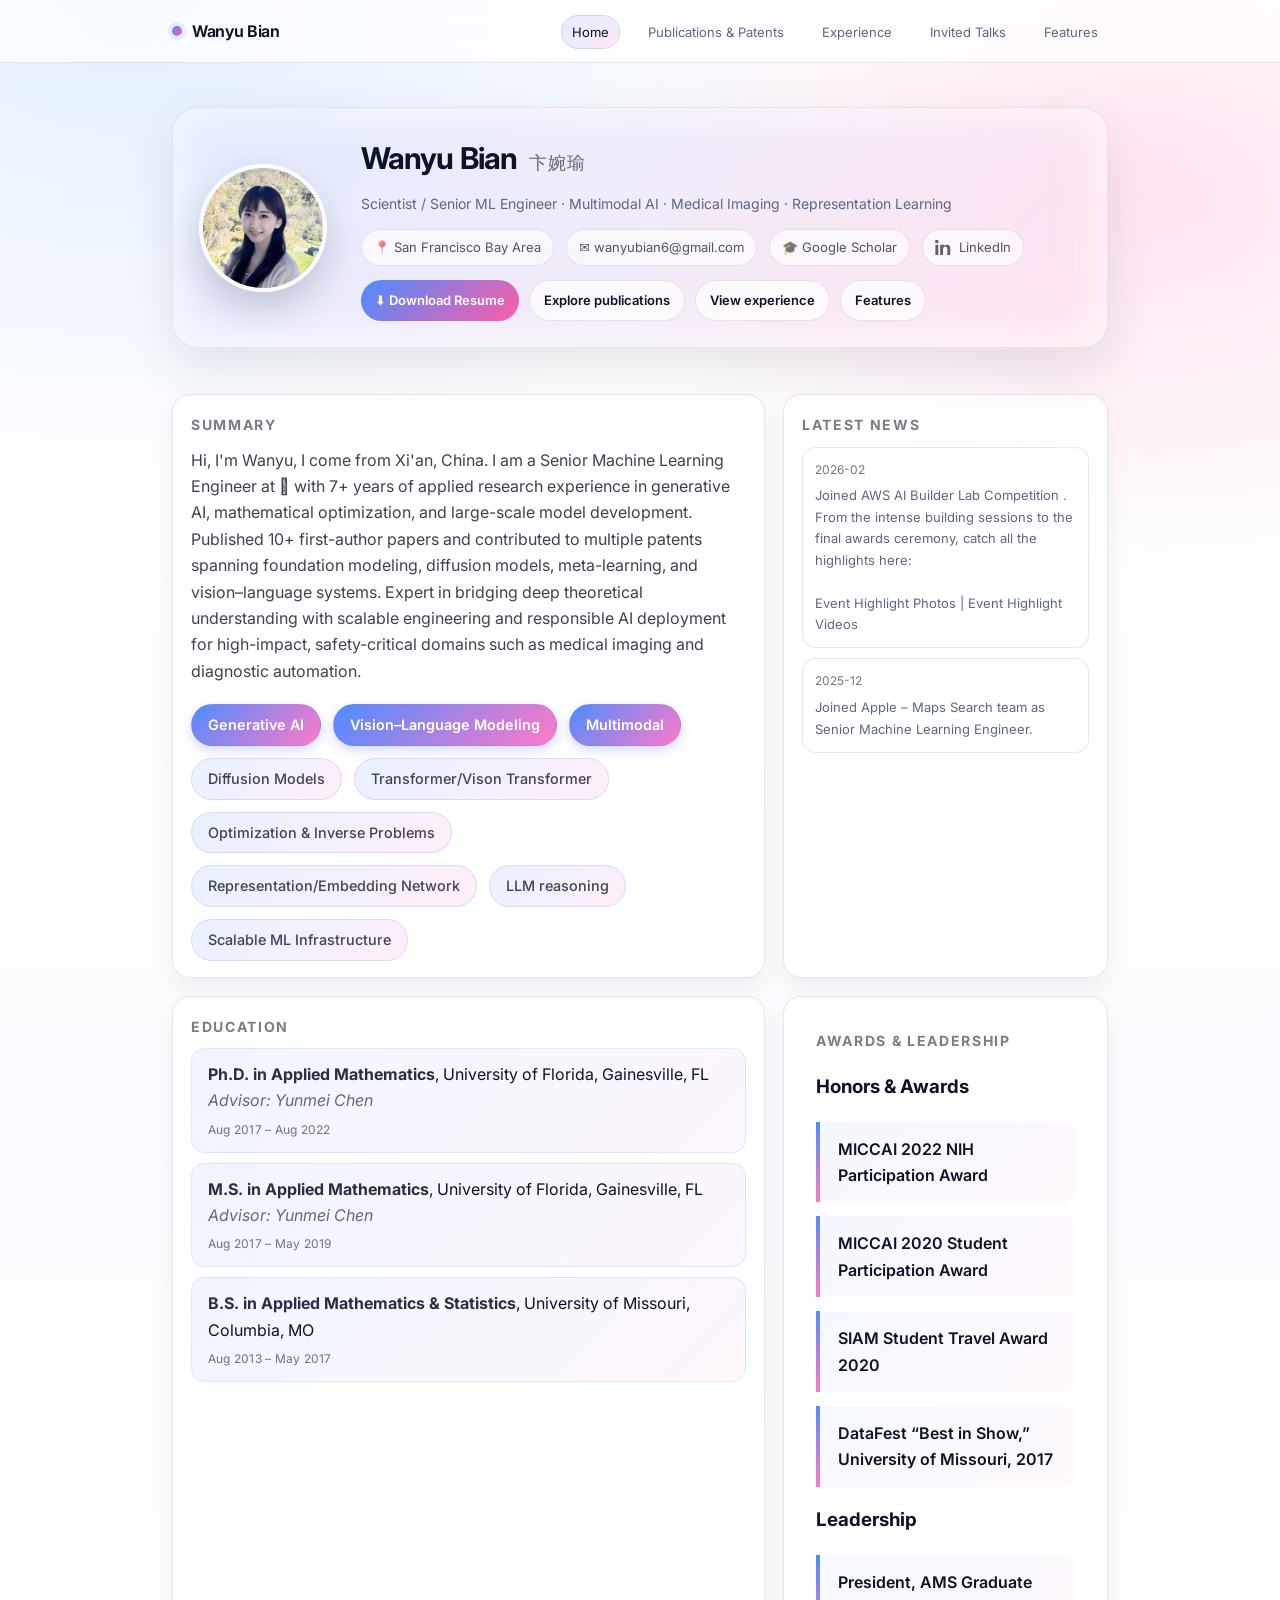
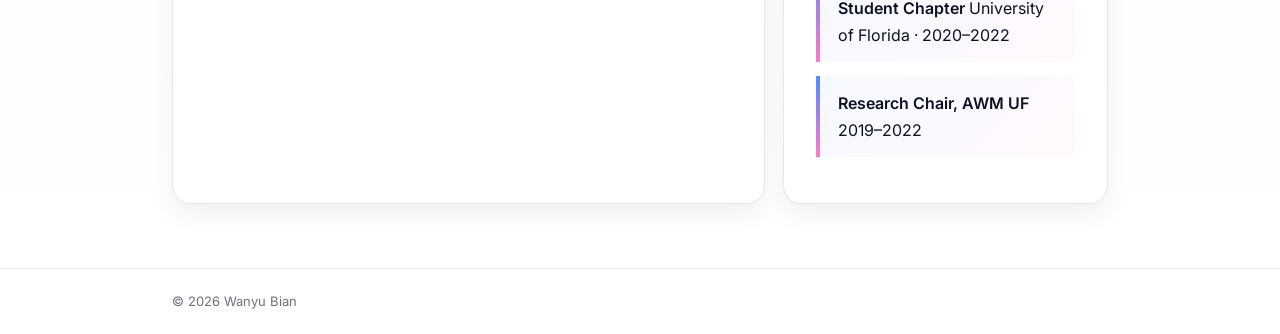
==== index.html @ 54eced25 "Refactor awards and leadership sections in index.html Reorganized awards and leadership sections for" ====
<!DOCTYPE html>
<html lang="en">
<head>
  <meta charset="UTF-8" />
  <meta name="viewport" content="width=device-width, initial-scale=1.0" />
  <title>👾 Wanyu Bian 卞婉瑜 | Home</title>
  <link rel="preconnect" href="https://fonts.googleapis.com">
  <link rel="preconnect" href="https://fonts.gstatic.com" crossorigin>
  <link href="https://fonts.googleapis.com/css2?family=Inter:wght@400;500;600;700&display=swap" rel="stylesheet">
  <link rel="stylesheet" href="styles.css">
</head>
<body>
<nav class="navbar">
    <div class="container inner">
      <a class="brand" href="index.html" aria-label="Home">
        <span class="brand-dot"></span>
        <span>Wanyu Bian</span>
      </a>
      <ul class="navlinks">
        <li><a href="index.html" class="active">Home</a></li><li><a href="publications.html" class="">Publications & Patents</a></li><li><a href="experience.html" class="">Experience</a></li><li><a href="talks.html" class="">Invited Talks</a></li><li><a href="features.html" class="">Features</a></li>
      </ul>
    </div>
  </nav>
<main class="container">
<section class="hero">
  <div class="hero-card">
    <div class="hero-inner">
      <img class="avatar" src="assets/Wanyu-Bian.jpg" alt="Portrait of Wanyu Bian">
      <div>
        <h1 class="h-title">  Wanyu Bian   <span class="cn-name">卞婉瑜</span></h1>
        <p class="subtitle">Scientist / Senior ML Engineer · Multimodal AI · Medical Imaging · Representation Learning</p>

        <div class="meta-row">
          <span class="pill">📍 San Francisco Bay Area</span>
          <a class="pill" href="mailto:wanyubian6@gmail.com">✉️ wanyubian6@gmail.com</a>
          <a class="pill" href="https://scholar.google.com/citations?user=zHkpGhYAAAAJ&hl=en" target="_blank" rel="noopener">🎓 Google Scholar</a>
          <a class="pill" href="https://www.linkedin.com/in/wanyu-bian-phd" target="_blank" rel="noopener"><svg class="icon" viewBox="0 0 22 22" aria-hidden="true"><path d="M4.98 3.5C4.98 4.88 3.87 6 2.5 6S0 4.88 0 3.5 1.12 1 2.5 1 4.98 2.12 4.98 3.5ZM0.5 23.5h4V7.98h-4V23.5ZM8.5 7.98h3.83v2.12h.05c.53-1.01 1.84-2.12 3.79-2.12 4.05 0 4.8 2.67 4.8 6.14v9.38h-4v-8.32c0-1.98-.04-4.53-2.76-4.53-2.76 0-3.18 2.16-3.18 4.39v8.46h-4V7.98Z"/></svg><span>LinkedIn</span></a>
        </div>

        <div class="cta">
          <a class="btn primary" href="WanyuBian_Resume.pdf" download>⬇︎ Download Resume</a>
          <a class="btn" href="publications.html">Explore publications</a>
          <a class="btn" href="experience.html">View experience</a>
          <a class="btn" href="features.html">Features</a>
        </div>
      </div>
    </div>
  </div>
</section>
<div class="grid">
  <section class="card">
    <h2>Summary</h2>
    <p>
    Hi, I'm Wanyu, I come from Xi'an, China. I am a Senior Machine Learning Engineer at  with 7+ years of applied research experience in generative AI, mathematical optimization, and large-scale model development.
    Published 10+ first-author papers and contributed to multiple patents spanning foundation modeling, diffusion models, meta-learning, and vision–language systems.
    Expert in bridging deep theoretical understanding with scalable engineering and responsible AI deployment for high-impact, safety-critical domains such as medical imaging and diagnostic automation.
  </p>
  <div class="expertise-tags">
    <span class="badge primary">Generative AI</span>
    <span class="badge primary">Vision–Language Modeling</span>
    <span class="badge primary">Multimodal</span>
  
    <span class="badge">Diffusion Models</span>
    <span class="badge">Transformer/Vison Transformer</span>
    <span class="badge">Optimization & Inverse Problems</span>
    <span class="badge">Representation/Embedding Network</span>
    <span class="badge">LLM reasoning</span>
    <span class="badge">Scalable ML Infrastructure</span>
  
  </div>
  </section>
  <aside class="card">
  <h2>Latest News</h2>
  
  <div class="news-item">
    <div class="kicker">2026-02</div>
    <div class="desc">
      Joined 
      <a href="https://www.aicamp.ai/event/eventdetails/W2026021308" target="_blank">
        AWS AI Builder Lab Competition
      </a>. 
      From the intense building sessions to the final awards ceremony, 
      catch all the highlights here:
      <br><br>
      <a href="https://drive.google.com/drive/folders/1Q62Nb8wa3ZKNPg0hk4qXepcymONoEPWw" target="_blank">
        Event Highlight Photos
      </a>
      |
      <a href="https://drive.google.com/drive/folders/1l8bCfI9yBssuV_kQkoO85U6Qy_-89Io_" target="_blank">
        Event Highlight Videos
      </a>
    </div>
  </div>
  <div class="news-item">
    <div class="kicker">2025-12</div>
    <div class="desc">Joined Apple – Maps Search team as Senior Machine Learning Engineer.</div>
  </div>
  </aside>
  <section class="card">
    <h2>Education</h2>
    <ul class="edu">
      <li>
        <strong>Ph.D. in Applied Mathematics</strong>, University of Florida, Gainesville, FL
        <br><em>Advisor: Yunmei Chen</em>
        <span class="dates">Aug 2017 – Aug 2022</span>
      </li>
      <li>
        <strong>M.S. in Applied Mathematics</strong>, University of Florida, Gainesville, FL
        <br><em>Advisor: Yunmei Chen</em>
        <span class="dates">Aug 2017 – May 2019</span>
      </li>
      <li>
        <strong>B.S. in Applied Mathematics & Statistics</strong>, University of Missouri, Columbia, MO
        <span class="dates">Aug 2013 – May 2017</span>
      </li>
    </ul>
  </section>
  <section class="card awards">
    <h2>Awards & Leadership</h2>
  
    <div class="award-group">
      <h3>Honors & Awards</h3>
      <div class="award-item">
        <span class="award-title">MICCAI 2022 NIH Participation Award</span>
      </div>
      <div class="award-item">
        <span class="award-title">MICCAI 2020 Student Participation Award</span>
      </div>
      <div class="award-item">
        <span class="award-title">SIAM Student Travel Award 2020</span>
      </div>
      <div class="award-item">
        <span class="award-title">DataFest “Best in Show,” University of Missouri, 2017</span>
      </div>
    </div>
  
    <div class="award-group">
      <h3>Leadership</h3>
      <div class="award-item">
        <span class="award-title">President, AMS Graduate Student Chapter</span>
        <span class="award-meta">University of Florida · 2020–2022</span>
      </div>
      <div class="award-item">
        <span class="award-title">Research Chair, AWM UF</span>
        <span class="award-meta">2019–2022</span>
      </div>
    </div>
  
  </section>
</div>
</main>
<footer class="footer">
  <div class="container">© 2026 Wanyu Bian</div>
</footer>
</body>
</html>
---- styles.css ----
/* ─────────────────────────────────────────────────────────────
   Wanyu Bian — Blue/Pink clean + elegant theme
   (Single shared stylesheet for all pages)
   ───────────────────────────────────────────────────────────── */

*, *::before, *::after { box-sizing: border-box; }
html { scroll-behavior: smooth; }
body {
  margin: 0;
  font-family: Inter, system-ui, -apple-system, Segoe UI, Roboto, Helvetica, Arial, sans-serif;
  color: #0d1325;
  background:
    radial-gradient(1200px 800px at 10% 0%, rgba(98, 161, 255, 0.18), transparent 60%),
    radial-gradient(1000px 700px at 90% 10%, rgba(255, 112, 182, 0.18), transparent 55%),
    linear-gradient(180deg, #ffffff 0%, #fbfcff 60%, #ffffff 100%);
  line-height: 1.65;
}

:root{
  --blue: #4b8dff;
  --pink: #ff5ca8;
  --ink:  #0d1325;
  --muted:#5c6784;
  --card: rgba(255,255,255,0.75);
  --card-strong:#ffffff;
  --border: rgba(15, 23, 42, 0.10);
  --shadow: 0 18px 50px rgba(15, 23, 42, 0.10);
  --shadow-soft: 0 10px 24px rgba(15, 23, 42, 0.08);
  --radius: 18px;
  --radius-lg: 26px;
}

a { color: inherit; text-decoration: none; }
a:hover { text-decoration: none; }

.container{
  max-width: 980px;
  padding: 0 22px;
  margin: 0 auto;
}

/* ── Top Nav ──────────────────────────────────────────────── */
.navbar{
  position: sticky;
  top: 0;
  z-index: 30;
  background: rgba(255,255,255,0.70);
  backdrop-filter: blur(14px);
  border-bottom: 1px solid var(--border);
}
.navbar .inner{
  height: 62px;
  display:flex;
  align-items:center;
  justify-content:space-between;
  gap: 16px;
}
.brand{
  display:flex;
  align-items:center;
  gap: 10px;
  font-weight: 650;
  letter-spacing: -0.02em;
}
.brand-dot{
  width: 10px; height:10px; border-radius:999px;
  background: linear-gradient(135deg, var(--blue), var(--pink));
  box-shadow: 0 0 0 4px rgba(75,141,255,0.12);
}
.navlinks{
  display:flex;
  gap: 18px;
  flex-wrap: wrap;
  list-style: none;
  padding:0; margin:0;
}
.navlinks a{
  font-size: 13px;
  color: var(--muted);
  padding: 8px 10px;
  border-radius: 999px;
  transition: transform .12s ease, background .12s ease, color .12s ease;
}
.navlinks a:hover{
  background: rgba(75,141,255,0.10);
  color: var(--ink);
  transform: translateY(-1px);
}
.navlinks a.active{
  color: var(--ink);
  background:
    linear-gradient(135deg, rgba(75,141,255,0.14), rgba(255,92,168,0.14));
  border: 1px solid rgba(75,141,255,0.20);
}

/* ── Hero ────────────────────────────────────────────────── */
.hero{
  padding: 44px 0 28px;
}
.hero-card{
  border-radius: var(--radius-lg);
  border: 1px solid var(--border);
  background: var(--card);
  box-shadow: var(--shadow);
  overflow: hidden;
  position: relative;
}
.hero-card::before{
  content:"";
  position:absolute;
  inset: -2px;
  background: linear-gradient(135deg, rgba(75,141,255,0.55), rgba(255,92,168,0.55));
  filter: blur(26px);
  opacity: 0.25;
  z-index: 0;
}
.hero-inner{
  position: relative;
  z-index: 1;
  display: grid;
  grid-template-columns: 140px 1fr;
  gap: 22px;
  padding: 26px;
  align-items: center;
}
.avatar{
  width: 128px;
  height: 128px;
  border-radius: 999px;
  object-fit: cover;
  border: 4px solid rgba(255,255,255,0.85);
  box-shadow: 0 16px 34px rgba(15,23,42,0.18);
}
.h-title{
  margin: 0;
  font-size: 30px;
  letter-spacing: -0.03em;
}
.h-title span{
  font-weight: 500;
  color: rgba(13,19,37,0.62);
  margin-left: 6px;
  font-size: 18px;
}
.subtitle{
  margin: 8px 0 0;
  color: var(--muted);
  font-size: 14px;
}
.meta-row{
  display:flex;
  flex-wrap: wrap;
  gap: 10px 12px;
  margin-top: 14px;
  color: rgba(13,19,37,0.72);
  font-size: 13px;
}
.pill{
  display:inline-flex;
  align-items:center;
  gap: 8px;
  padding: 7px 12px;
  border-radius: 999px;
  border: 1px solid var(--border);
  background: rgba(255,255,255,0.65);
}
.cta{
  display:flex;
  flex-wrap: wrap;
  gap: 10px;
  margin-top: 14px;
}
.btn{
  display:inline-flex;
  align-items:center;
  justify-content:center;
  padding: 9px 14px;
  border-radius: 999px;
  border: 1px solid var(--border);
  background: rgba(255,255,255,0.70);
  font-size: 13px;
  font-weight: 600;
  color: var(--ink);
  transition: transform .12s ease, box-shadow .12s ease, background .12s ease;
}
.btn:hover{ transform: translateY(-1px); box-shadow: var(--shadow-soft); }
.btn.primary{
  border: 0;
  color: white;
  background: linear-gradient(135deg, var(--blue), var(--pink));
}

/* ── Page header ─────────────────────────────────────────── */
.page-head{
  padding: 34px 0 10px;
}
.page-head h1{
  margin: 0;
  font-size: 26px;
  letter-spacing: -0.03em;
}
.page-head p{
  margin: 10px 0 0;
  color: var(--muted);
  max-width: 72ch;
}

/* ── Content grid ────────────────────────────────────────── */
.grid{
  display:grid;
  grid-template-columns: 1.55fr 0.85fr;
  gap: 18px;
  padding: 18px 0 64px;
}
.card{
  border-radius: var(--radius);
  border: 1px solid var(--border);
  background: rgba(255,255,255,0.72);
  box-shadow: 0 10px 24px rgba(15,23,42,0.06);
  padding: 18px 18px 16px;
}
.card h2{
  margin: 0 0 10px;
  font-size: 14px;
  letter-spacing: 0.12em;
  text-transform: uppercase;
  color: rgba(13,19,37,0.55);
}
.card p{ margin: 0 0 10px; color: rgba(13,19,37,0.80); }
.card p:last-child{ margin-bottom: 0; }

.list{
  margin: 0;
  padding-left: 18px;
  color: rgba(13,19,37,0.80);
}
.list li{ margin: 8px 0; }
.muted{ color: var(--muted); }

.badges{
  display:flex;
  flex-wrap: wrap;
  gap: 8px;
  margin-top: 10px;
}
.badge{
  font-size: 12px;
  padding: 5px 10px;
  border-radius: 999px;
  border: 1px solid rgba(75,141,255,0.22);
  background: linear-gradient(135deg, rgba(75,141,255,0.10), rgba(255,92,168,0.10));
  color: rgba(13,19,37,0.78);
}
.expertise-tags {
  margin-top: 20px;
  display: flex;
  flex-wrap: wrap;
  gap: 12px;
}

/* Base badge */
.badge {
  padding: 8px 16px;
  border-radius: 999px;
  font-size: 0.9rem;
  font-weight: 500;
  background: linear-gradient(135deg, rgba(80,140,255,0.12), rgba(255,120,200,0.12));
  border: 1px solid rgba(120, 120, 255, 0.2);
  backdrop-filter: blur(6px);
  transition: all 0.25s ease;
  cursor: default;
}

/* Core research emphasis */
.badge.primary {
  background: linear-gradient(135deg, #4f8cff, #ff7ac8);
  color: white;
  font-weight: 600;
  box-shadow: 0 4px 12px rgba(100, 100, 255, 0.25);
}

/* Hover animation */
.badge:hover {
  transform: translateY(-3px);
  box-shadow: 0 6px 18px rgba(100, 100, 255, 0.35);
}
.cn-name {
  font-family: 
    "Songti SC",
    "STSong",
    "Noto Serif SC",
    "PMingLiU",
    "SimSun",
    serif;

  font-weight: 500;
  letter-spacing: 0.05em;
  margin-left: 8px;
}

/* Awards Section Styling */
.awards {
  padding: 32px;
}

.awards h2 {
  margin-bottom: 20px;
}

/* Individual award block */
.award-item {
  padding: 14px 18px;
  margin-bottom: 14px;
  border-left: 4px solid;
  border-image: linear-gradient(180deg, #4f8cff, #ff7ac8) 1;
  background: linear-gradient(
    135deg,
    rgba(79, 140, 255, 0.05),
    rgba(255, 122, 200, 0.05)
  );
  border-radius: 10px;
  transition: all 0.25s ease;
}

.award-item:hover {
  transform: translateY(-2px);
  box-shadow: 0 8px 20px rgba(100, 100, 255, 0.15);
}

/* Main title */
.award-title {
  font-weight: 600;
  font-size: 1rem;
}

/* Secondary info */
.award-org {
  display: block;
  font-size: 0.9rem;
  opacity: 0.75;
  margin-top: 3px;
}

/* Leadership items slightly highlighted */
.leadership {
  background: linear-gradient(
    135deg,
    rgba(79, 140, 255, 0.08),
    rgba(255, 122, 200, 0.08)
  );
}

.news-item{
  padding: 12px 12px;
  border-radius: 14px;
  border: 1px solid rgba(15,23,42,0.10);
  background: rgba(255,255,255,0.65);
  margin-top: 10px;
}
.news-item:first-of-type{ margin-top: 0; }
.news-item .kicker{
  font-size: 12px;
  color: rgba(13,19,37,0.58);
  margin-bottom: 4px;
}
.news-item .title{
  font-size: 13px;
  font-weight: 650;
  margin: 0;
}
.news-item .desc{
  font-size: 13px;
  color: var(--muted);
  margin-top: 6px;
}

/* ── Publication / item cards ─────────────────────────────── */
.item{
  padding: 14px 14px;
  border-radius: 16px;
  border: 1px solid rgba(15,23,42,0.10);
  background: rgba(255,255,255,0.65);
  margin-top: 12px;
}
.item:first-of-type{ margin-top: 0; }
.item .title{ margin: 0; font-weight: 650; font-size: 14px; }
.item .meta{ margin-top: 6px; font-size: 13px; color: var(--muted); }
.item .links{ margin-top: 8px; display:flex; flex-wrap: wrap; gap: 10px; }
.item .links a{ font-size: 13px; color: rgba(13,19,37,0.85); text-decoration: underline; text-decoration-color: rgba(75,141,255,0.35); }

/* ── Footer ──────────────────────────────────────────────── */
.footer{
  border-top: 1px solid var(--border);
  padding: 22px 0;
  color: rgba(13,19,37,0.60);
  font-size: 13px;
}

/* ── Responsive ───────────────────────────────────────────── */
@media (max-width: 860px){
  .hero-inner{ grid-template-columns: 1fr; text-align: center; }
  .avatar{ margin: 0 auto; }
  .meta-row, .cta{ justify-content: center; }
  .grid{ grid-template-columns: 1fr; }
}


/* Icon inside pills/buttons */
.pill .icon, .btn .icon{
  width: 16px;
  height: 16px;
  fill: currentColor;
  opacity: 0.9;
}

/* Education list – cleaner, more elegant */
.edu{
  list-style: none;
  padding-left: 0;
  margin: 0;
}
.edu li{
  position: relative;
  padding: 12px 12px 12px 16px;
  border: 1px solid rgba(75,141,255,0.14);
  background: linear-gradient(135deg, rgba(80,140,255,0.08), rgba(255,120,200,0.06));
  border-radius: 14px;
  margin: 10px 0;
}
.edu li strong{
  color: rgba(13,19,37,0.88);
}
.edu li em{
  color: rgba(13,19,37,0.62);
}
.edu li .dates{
  display:block;
  margin-top: 6px;
  font-size: 12px;
  color: rgba(13,19,37,0.58);
  letter-spacing: 0.02em;
}

/* Single-column grid for pages like Talks */
.grid.single{
  grid-template-columns: 1fr;
}


/* Talks */
.talk{
  padding: 12px 12px;
  border-radius: 14px;
  border: 1px solid rgba(75,141,255,0.14);
  background: rgba(255,255,255,0.55);
  margin: 10px 0;
}
.talk-top{
  display:flex;
  align-items:center;
  gap: 10px;
}
.talk-title{
  line-height: 1.25;
}
.talk-meta{
  margin-top: 6px;
  font-size: 13px;
  color: rgba(13,19,37,0.68);
}
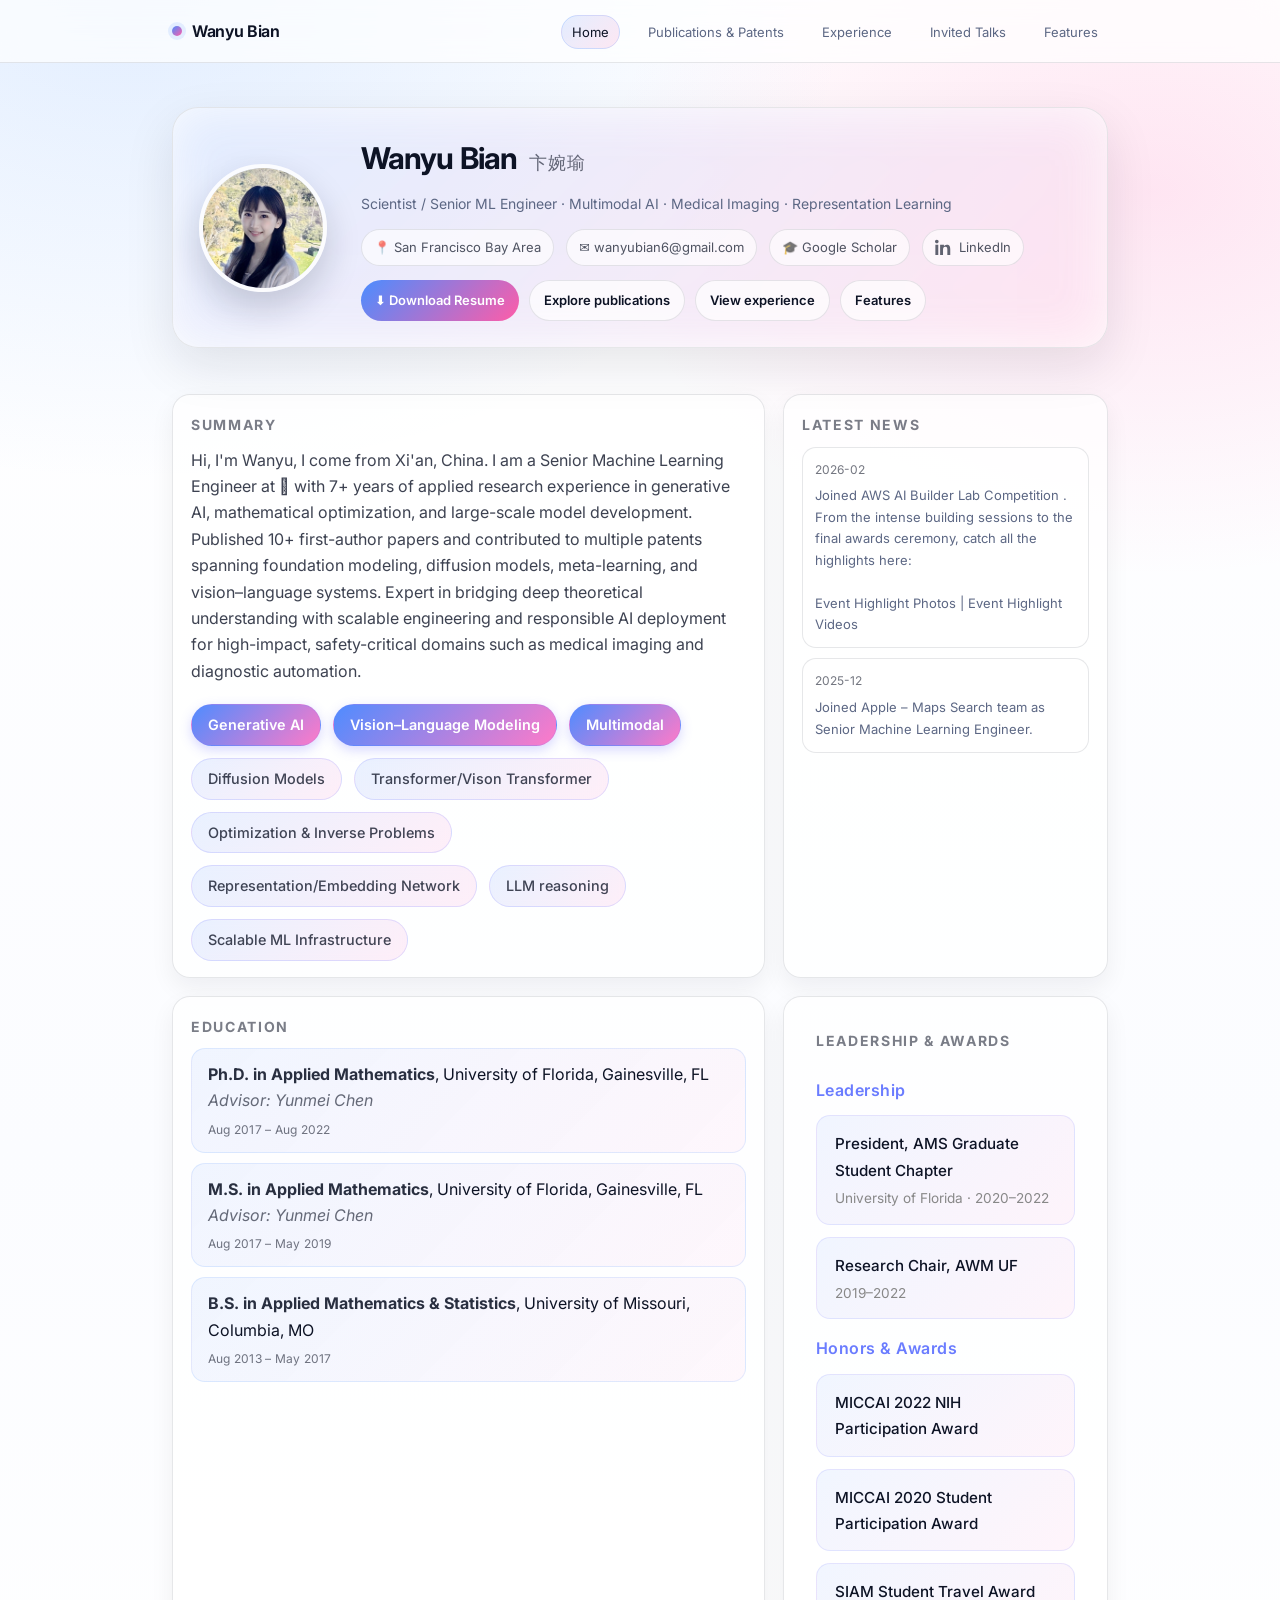
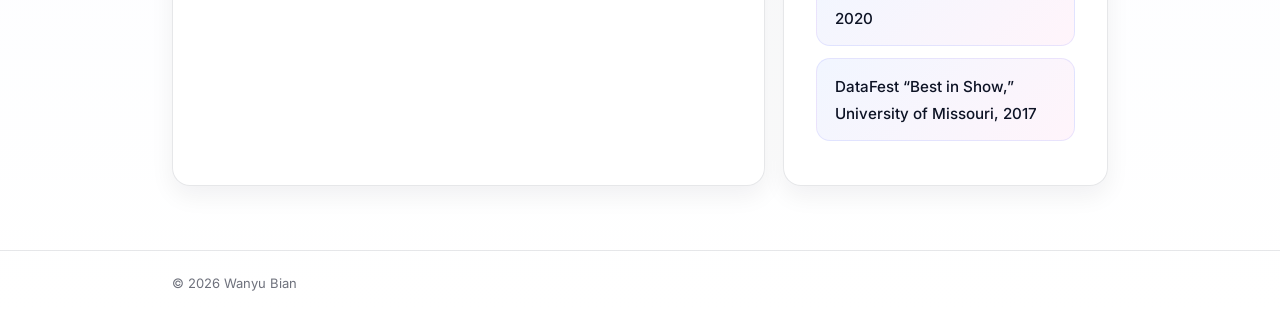
==== commit 039d0582: "Rearrange awards section and update headings Updated the section headings and reorganized the awards" ====
--- a/index.html
+++ b/index.html
@@ -116,8 +116,20 @@
     </ul>
   </section>
   <section class="card awards">
-    <h2>Awards & Leadership</h2>
-  
+    <h2>Leadership & Awards</h2>
+    
+      <div class="award-group">
+      <h3>Leadership</h3>
+      <div class="award-item">
+        <span class="award-title">President, AMS Graduate Student Chapter</span>
+        <span class="award-meta">University of Florida · 2020–2022</span>
+      </div>
+      <div class="award-item">
+        <span class="award-title">Research Chair, AWM UF</span>
+        <span class="award-meta">2019–2022</span>
+      </div>
+    </div>
+    
     <div class="award-group">
       <h3>Honors & Awards</h3>
       <div class="award-item">
@@ -132,20 +144,7 @@
       <div class="award-item">
         <span class="award-title">DataFest “Best in Show,” University of Missouri, 2017</span>
       </div>
-    </div>
-  
-    <div class="award-group">
-      <h3>Leadership</h3>
-      <div class="award-item">
-        <span class="award-title">President, AMS Graduate Student Chapter</span>
-        <span class="award-meta">University of Florida · 2020–2022</span>
-      </div>
-      <div class="award-item">
-        <span class="award-title">Research Chair, AWM UF</span>
-        <span class="award-meta">2019–2022</span>
-      </div>
-    </div>
-  
+    </div>  
   </section>
 </div>
 </main>
--- a/styles.css
+++ b/styles.css
@@ -307,38 +307,48 @@
   margin-bottom: 20px;
 }
 
-/* Individual award block */
+/* Awards section styling */
+.awards h2 {
+  margin-bottom: 25px;
+}
+
+/* Group headings */
+.award-group h3 {
+  font-size: 1rem;
+  font-weight: 600;
+  margin-bottom: 12px;
+  color: #6a7cff;
+  letter-spacing: 0.5px;
+}
+
+/* Individual award card */
 .award-item {
   padding: 14px 18px;
-  margin-bottom: 14px;
-  border-left: 4px solid;
-  border-image: linear-gradient(180deg, #4f8cff, #ff7ac8) 1;
-  background: linear-gradient(
-    135deg,
-    rgba(79, 140, 255, 0.05),
-    rgba(255, 122, 200, 0.05)
-  );
-  border-radius: 10px;
+  margin-bottom: 12px;
+  border-radius: 14px;
+  background: linear-gradient(135deg, rgba(80,140,255,0.08), rgba(255,120,200,0.08));
+  border: 1px solid rgba(120,120,255,0.15);
   transition: all 0.25s ease;
 }
 
+/* Title */
+.award-title {
+  font-weight: 500;
+  font-size: 0.95rem;
+}
+
+/* Meta line */
+.award-meta {
+  display: block;
+  font-size: 0.85rem;
+  margin-top: 4px;
+  color: #888;
+}
+
+/* Hover effect */
 .award-item:hover {
   transform: translateY(-2px);
-  box-shadow: 0 8px 20px rgba(100, 100, 255, 0.15);
-}
-
-/* Main title */
-.award-title {
-  font-weight: 600;
-  font-size: 1rem;
-}
-
-/* Secondary info */
-.award-org {
-  display: block;
-  font-size: 0.9rem;
-  opacity: 0.75;
-  margin-top: 3px;
+  box-shadow: 0 6px 18px rgba(100,100,255,0.15);
 }
 
 /* Leadership items slightly highlighted */
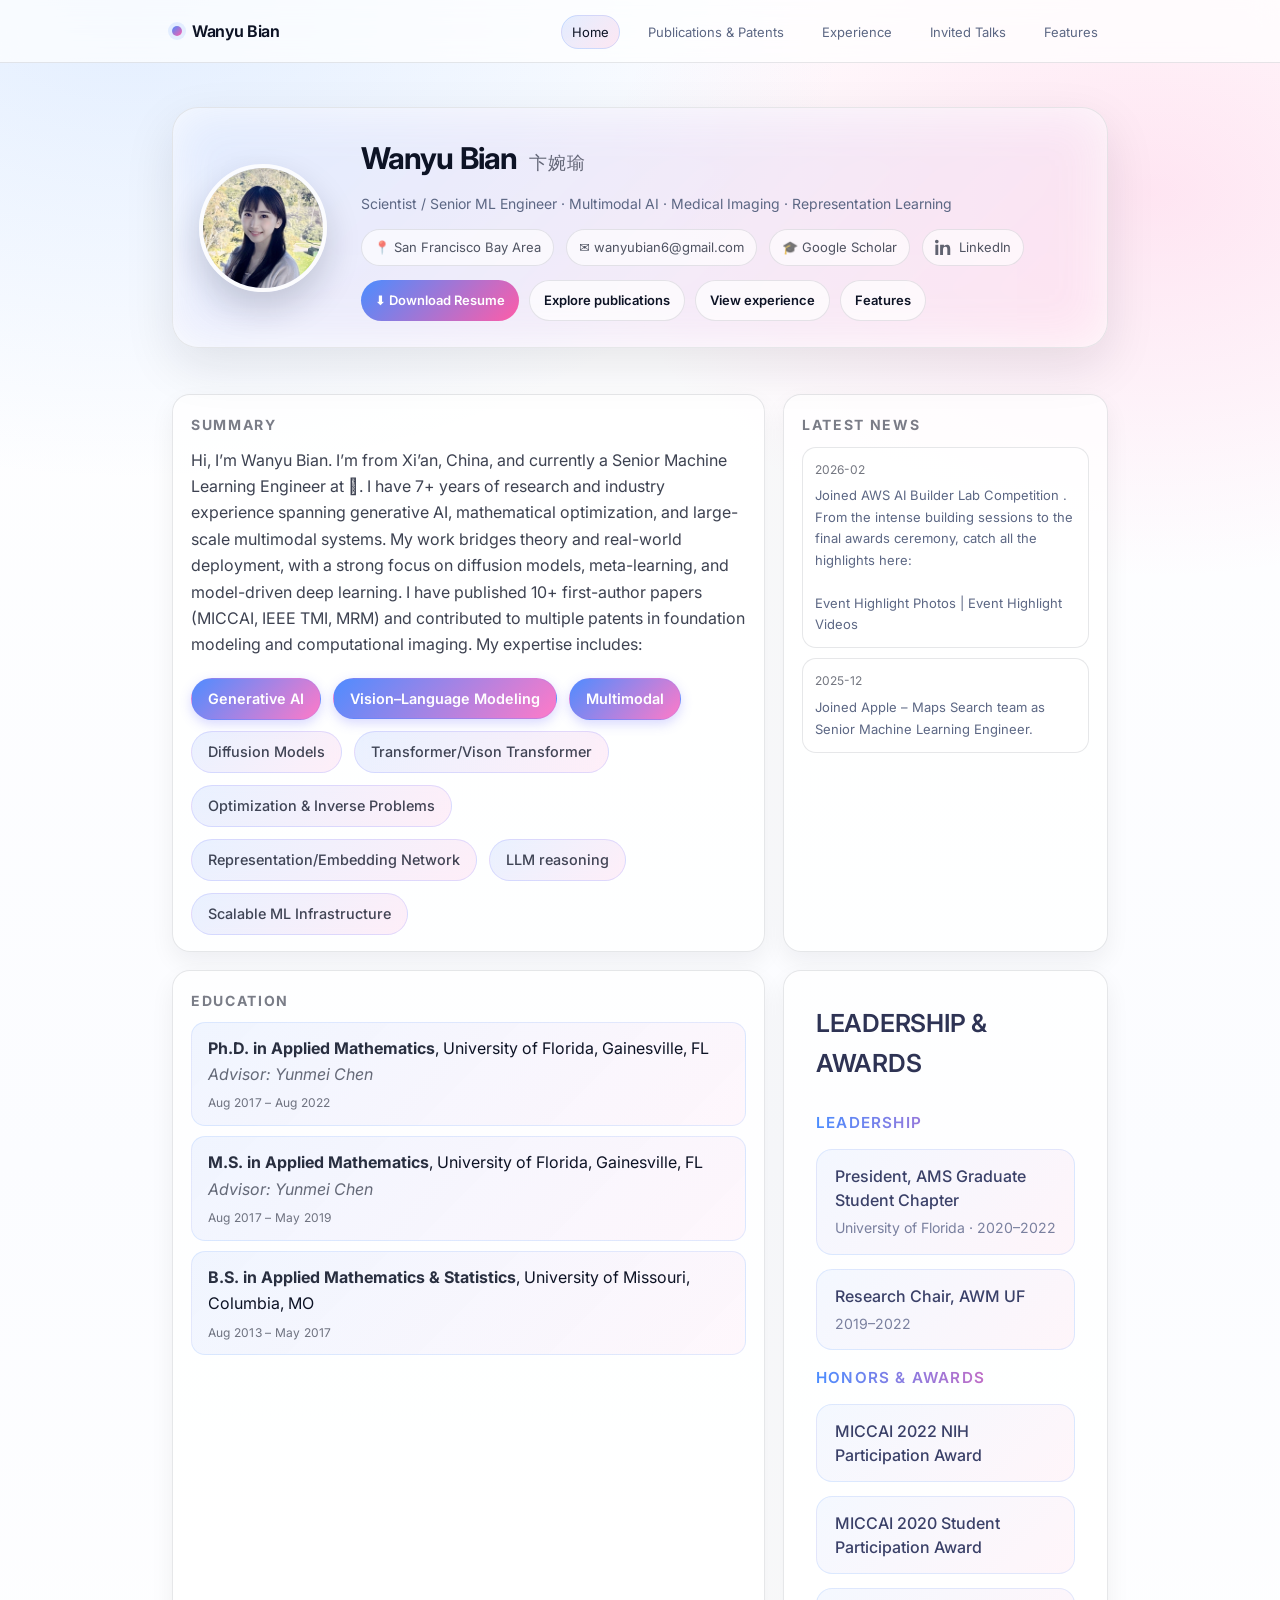
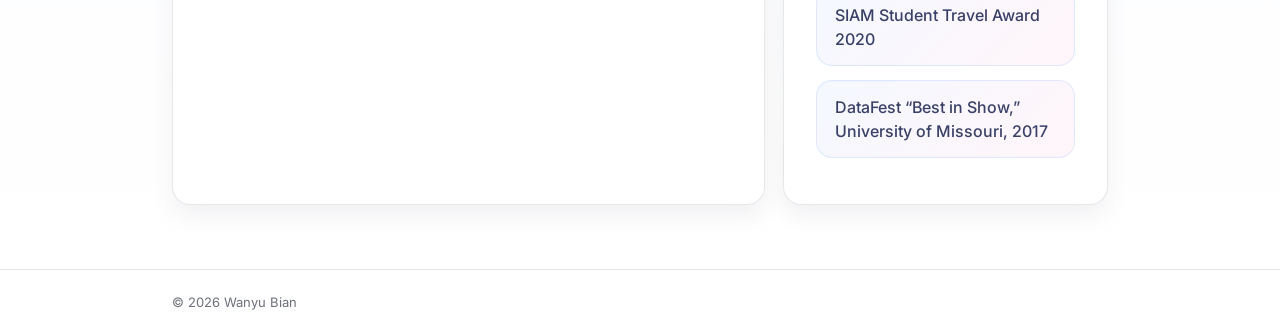
==== commit 8d2fb34b: "Revise personal summary and expertise section Updated personal introduction and expertise details." ====
--- a/index.html
+++ b/index.html
@@ -51,9 +51,11 @@
   <section class="card">
     <h2>Summary</h2>
     <p>
-    Hi, I'm Wanyu, I come from Xi'an, China. I am a Senior Machine Learning Engineer at  with 7+ years of applied research experience in generative AI, mathematical optimization, and large-scale model development.
-    Published 10+ first-author papers and contributed to multiple patents spanning foundation modeling, diffusion models, meta-learning, and vision–language systems.
-    Expert in bridging deep theoretical understanding with scalable engineering and responsible AI deployment for high-impact, safety-critical domains such as medical imaging and diagnostic automation.
+    Hi, I’m Wanyu Bian. I’m from Xi’an, China, and currently a Senior Machine Learning Engineer at .
+    I have 7+ years of research and industry experience spanning generative AI, mathematical optimization, and large-scale multimodal systems. 
+    My work bridges theory and real-world deployment, with a strong focus on diffusion models, meta-learning, and model-driven deep learning.
+    I have published 10+ first-author papers (MICCAI, IEEE TMI, MRM) and contributed to multiple patents in foundation modeling and computational imaging.
+    My expertise includes:
   </p>
   <div class="expertise-tags">
     <span class="badge primary">Generative AI</span>
--- a/styles.css
+++ b/styles.css
@@ -299,65 +299,68 @@
 }
 
 /* Awards Section Styling */
+
 .awards {
   padding: 32px;
 }
 
+/* Main section title */
 .awards h2 {
-  margin-bottom: 20px;
-}
-
-/* Awards section styling */
-.awards h2 {
-  margin-bottom: 25px;
-}
-
-/* Group headings */
+  font-size: 1.55rem;
+  font-weight: 600;
+  margin-bottom: 26px;
+  color: #2e3354; /* deep indigo charcoal */
+  letter-spacing: -0.01em;
+}
+
+/* Group headers */
 .award-group h3 {
-  font-size: 1rem;
+  font-size: 0.95rem;
   font-weight: 600;
-  margin-bottom: 12px;
-  color: #6a7cff;
-  letter-spacing: 0.5px;
-}
-
-/* Individual award card */
+  margin-bottom: 14px;
+  letter-spacing: 0.08em;
+  text-transform: uppercase;
+
+  background: linear-gradient(90deg, var(--blue), var(--pink));
+  -webkit-background-clip: text;
+  -webkit-text-fill-color: transparent;
+}
+
+/* Award card */
 .award-item {
   padding: 14px 18px;
-  margin-bottom: 12px;
-  border-radius: 14px;
-  background: linear-gradient(135deg, rgba(80,140,255,0.08), rgba(255,120,200,0.08));
-  border: 1px solid rgba(120,120,255,0.15);
+  margin-bottom: 14px;
+  border-radius: 16px;
+  background: linear-gradient(
+    135deg,
+    rgba(75,141,255,0.06),
+    rgba(255,92,168,0.06)
+  );
+  border: 1px solid rgba(75,141,255,0.15);
   transition: all 0.25s ease;
 }
 
 /* Title */
 .award-title {
+  display: block;
   font-weight: 500;
-  font-size: 0.95rem;
+  font-size: 1rem;
+  color: #3a4068; /* softer than black */
+  line-height: 1.5;
 }
 
 /* Meta line */
 .award-meta {
   display: block;
-  font-size: 0.85rem;
   margin-top: 4px;
-  color: #888;
-}
-
-/* Hover effect */
+  font-size: 0.88rem;
+  color: #7a809f; /* elegant muted tone */
+}
+
+/* Hover polish */
 .award-item:hover {
   transform: translateY(-2px);
-  box-shadow: 0 6px 18px rgba(100,100,255,0.15);
-}
-
-/* Leadership items slightly highlighted */
-.leadership {
-  background: linear-gradient(
-    135deg,
-    rgba(79, 140, 255, 0.08),
-    rgba(255, 122, 200, 0.08)
-  );
+  box-shadow: 0 8px 22px rgba(75,141,255,0.18);
 }
 
 .news-item{
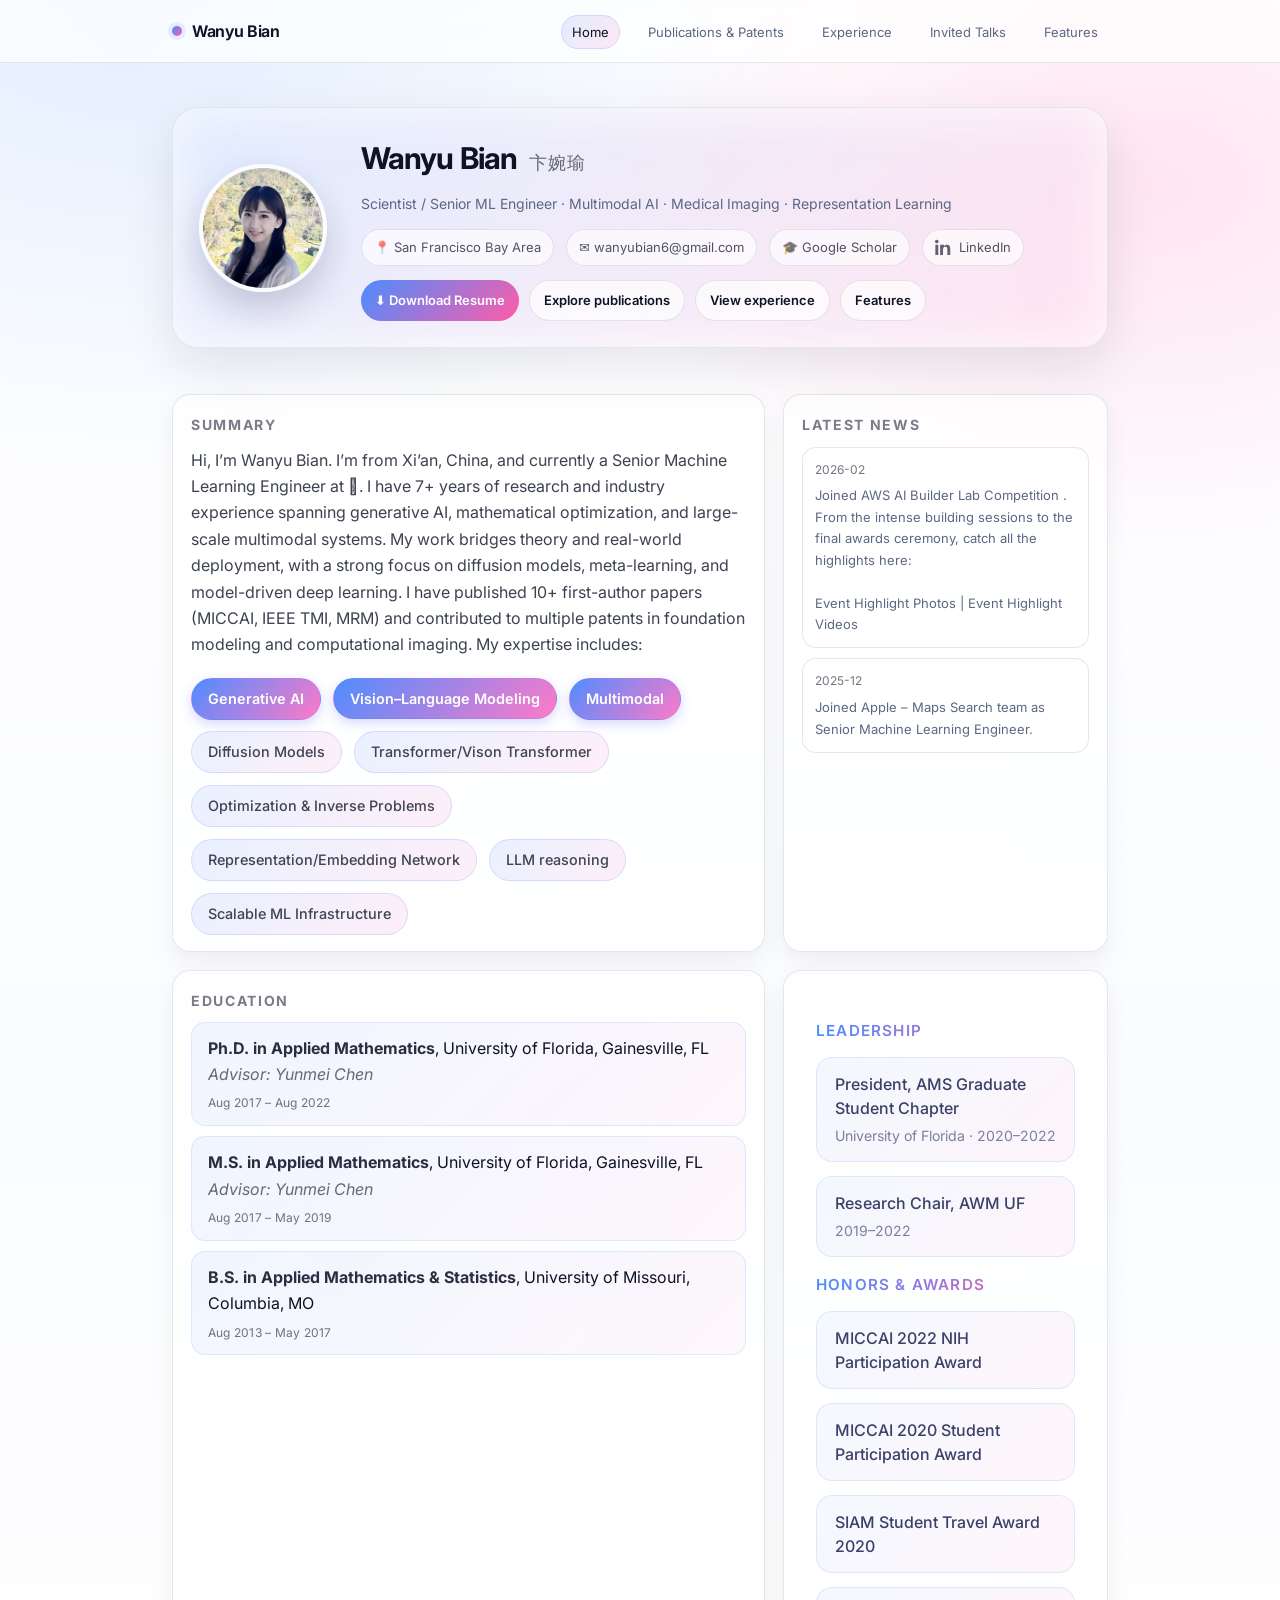
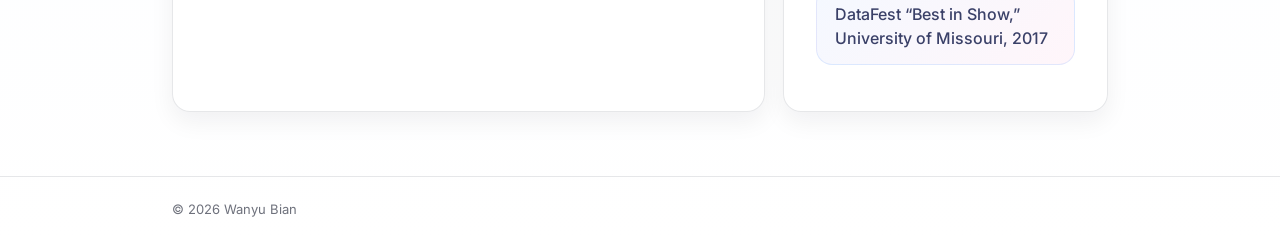
==== commit c0342711: "Remove 'Leadership & Awards' heading Removed the 'Leadership & Awards' heading from the awards secti" ====
--- a/index.html
+++ b/index.html
@@ -118,8 +118,6 @@
     </ul>
   </section>
   <section class="card awards">
-    <h2>Leadership & Awards</h2>
-    
       <div class="award-group">
       <h3>Leadership</h3>
       <div class="award-item">
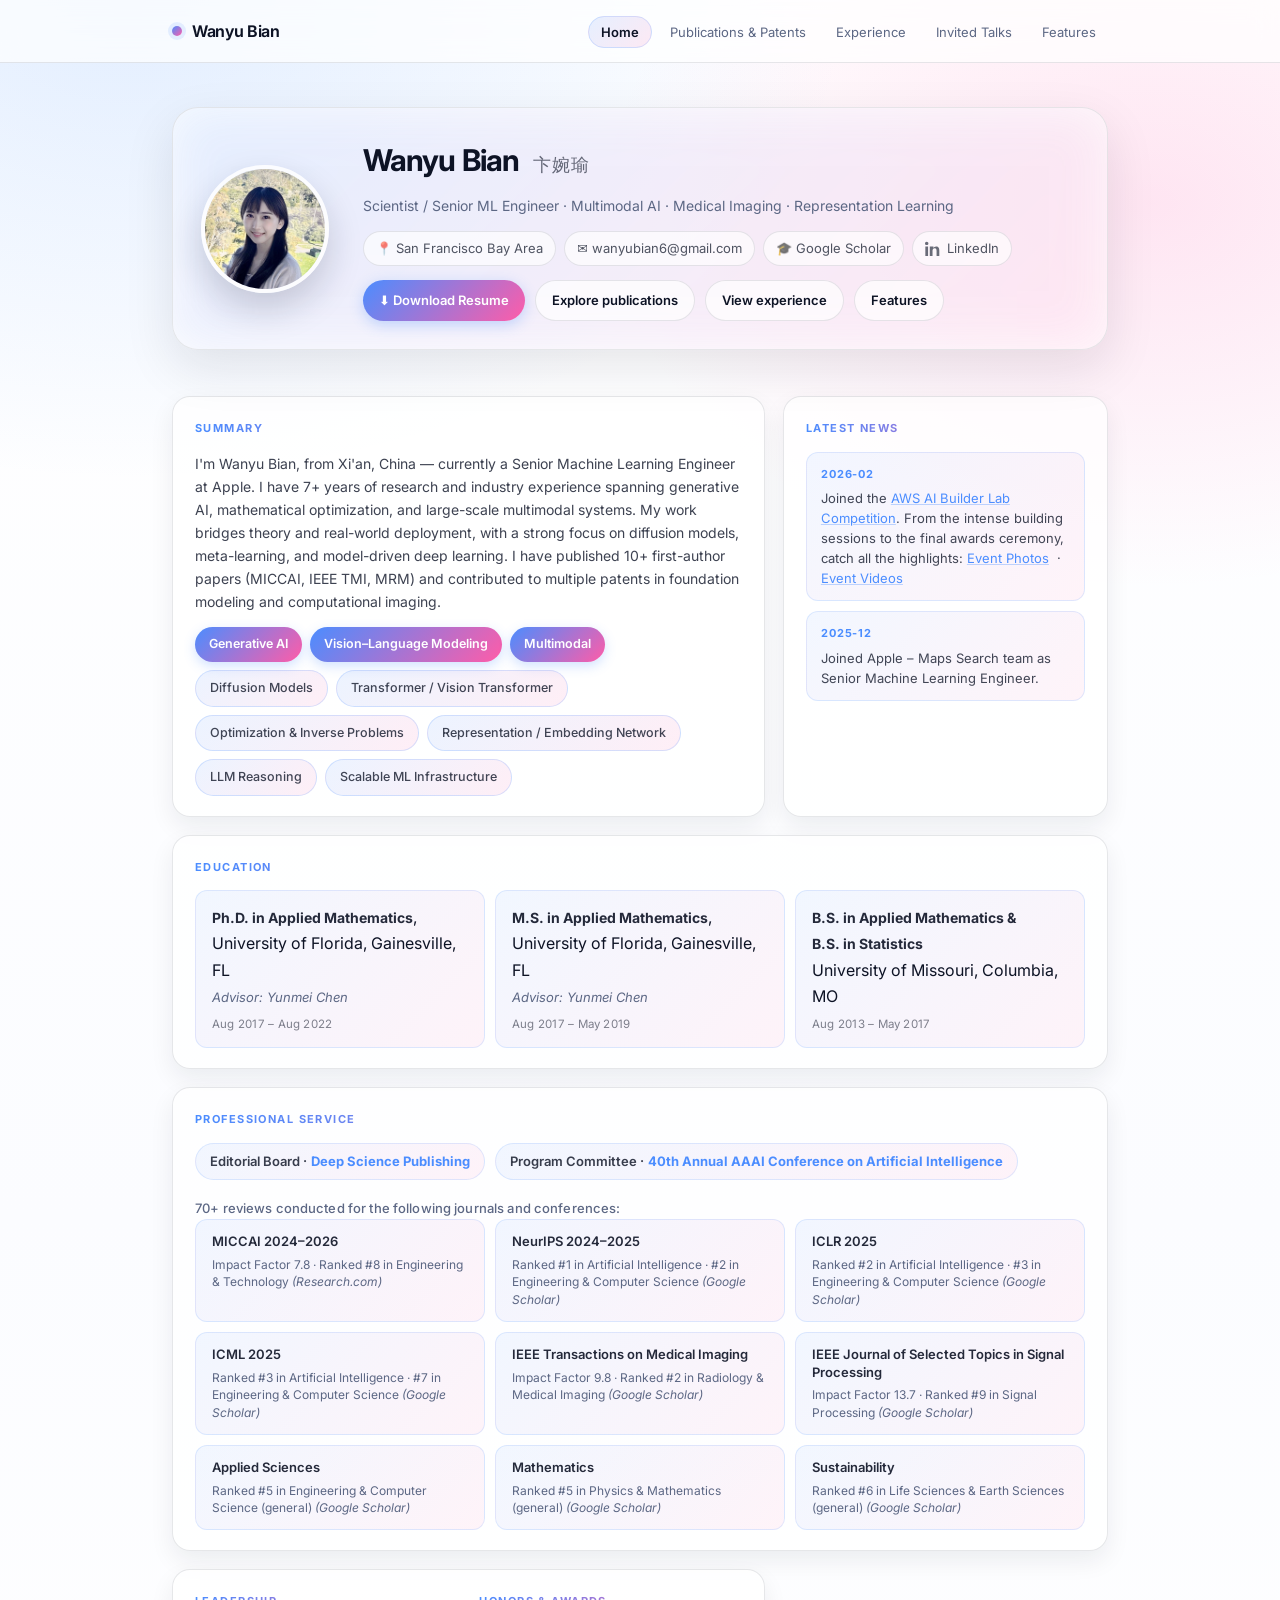
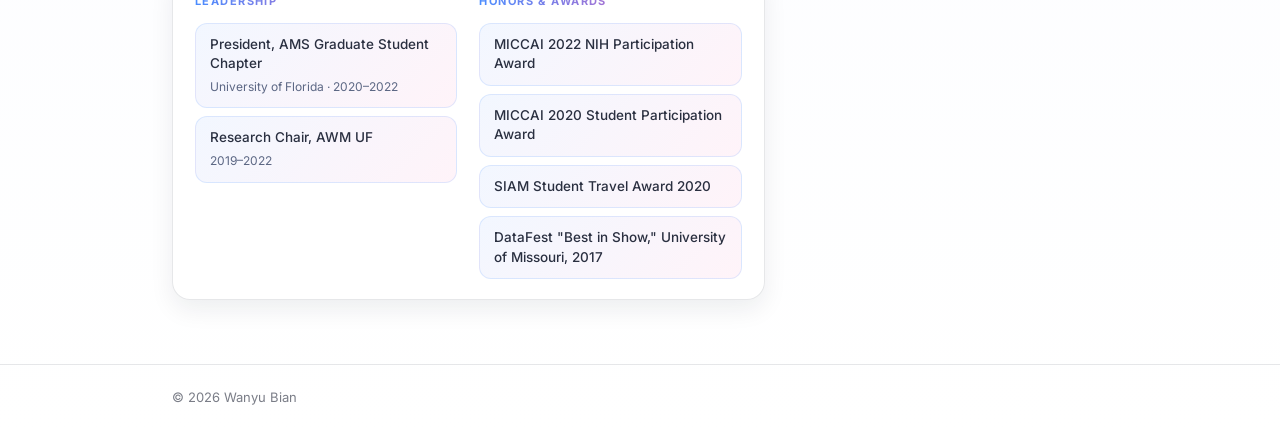
==== commit 55002b70: "Add files via upload" ====
--- a/index.html
+++ b/index.html
@@ -11,143 +11,209 @@
 </head>
 <body>
 <nav class="navbar">
-    <div class="container inner">
-      <a class="brand" href="index.html" aria-label="Home">
-        <span class="brand-dot"></span>
-        <span>Wanyu Bian</span>
-      </a>
-      <ul class="navlinks">
-        <li><a href="index.html" class="active">Home</a></li><li><a href="publications.html" class="">Publications & Patents</a></li><li><a href="experience.html" class="">Experience</a></li><li><a href="talks.html" class="">Invited Talks</a></li><li><a href="features.html" class="">Features</a></li>
+  <div class="container inner">
+    <a class="brand" href="index.html" aria-label="Home">
+      <span class="brand-dot"></span>
+      <span>Wanyu Bian</span>
+    </a>
+    <ul class="navlinks">
+      <li><a href="index.html" class="active">Home</a></li>
+      <li><a href="publications.html">Publications & Patents</a></li>
+      <li><a href="experience.html">Experience</a></li>
+      <li><a href="talks.html">Invited Talks</a></li>
+      <li><a href="features.html">Features</a></li>
+    </ul>
+  </div>
+</nav>
+
+<main class="container">
+
+  <!-- ── Hero ──────────────────────────────────────────────── -->
+  <section class="hero">
+    <div class="hero-card">
+      <div class="hero-inner">
+        <img class="avatar" src="assets/Wanyu-Bian.jpg" alt="Portrait of Wanyu Bian">
+        <div>
+          <h1 class="h-title">Wanyu Bian <span class="cn-name">卞婉瑜</span></h1>
+          <p class="subtitle">Scientist / Senior ML Engineer · Multimodal AI · Medical Imaging · Representation Learning</p>
+          <div class="meta-row">
+            <span class="pill">📍 San Francisco Bay Area</span>
+            <a class="pill" href="mailto:wanyubian6@gmail.com">✉️ wanyubian6@gmail.com</a>
+            <a class="pill" href="https://scholar.google.com/citations?user=zHkpGhYAAAAJ&hl=en" target="_blank" rel="noopener">🎓 Google Scholar</a>
+            <a class="pill" href="https://www.linkedin.com/in/wanyu-bian-phd" target="_blank" rel="noopener">
+              <svg class="icon" viewBox="0 0 22 22" aria-hidden="true"><path d="M4.98 3.5C4.98 4.88 3.87 6 2.5 6S0 4.88 0 3.5 1.12 1 2.5 1 4.98 2.12 4.98 3.5ZM0.5 23.5h4V7.98h-4V23.5ZM8.5 7.98h3.83v2.12h.05c.53-1.01 1.84-2.12 3.79-2.12 4.05 0 4.8 2.67 4.8 6.14v9.38h-4v-8.32c0-1.98-.04-4.53-2.76-4.53-2.76 0-3.18 2.16-3.18 4.39v8.46h-4V7.98Z"/></svg>
+              <span>LinkedIn</span>
+            </a>
+          </div>
+          <div class="cta">
+            <a class="btn primary" href="WanyuBian_Resume.pdf" download>⬇︎ Download Resume</a>
+            <a class="btn" href="publications.html">Explore publications</a>
+            <a class="btn" href="experience.html">View experience</a>
+            <a class="btn" href="features.html">Features</a>
+          </div>
+        </div>
+      </div>
+    </div>
+  </section>
+
+  <div class="grid">
+
+    <!-- ── Summary ───────────────────────────────────────── -->
+    <section class="card">
+      <h2>Summary</h2>
+      <p>
+        I'm Wanyu Bian, from Xi'an, China — currently a Senior Machine Learning Engineer at Apple.
+        I have 7+ years of research and industry experience spanning generative AI, mathematical
+        optimization, and large-scale multimodal systems. My work bridges theory and real-world
+        deployment, with a strong focus on diffusion models, meta-learning, and model-driven deep
+        learning. I have published 10+ first-author papers (MICCAI, IEEE TMI, MRM) and contributed
+        to multiple patents in foundation modeling and computational imaging.
+      </p>
+      <div class="expertise-tags">
+        <span class="badge primary">Generative AI</span>
+        <span class="badge primary">Vision–Language Modeling</span>
+        <span class="badge primary">Multimodal</span>
+        <span class="badge">Diffusion Models</span>
+        <span class="badge">Transformer / Vision Transformer</span>
+        <span class="badge">Optimization &amp; Inverse Problems</span>
+        <span class="badge">Representation / Embedding Network</span>
+        <span class="badge">LLM Reasoning</span>
+        <span class="badge">Scalable ML Infrastructure</span>
+      </div>
+    </section>
+
+    <!-- ── Latest News ────────────────────────────────────── -->
+    <aside class="card">
+      <h2>Latest News</h2>
+      <div class="news-list">
+        <div class="news-item">
+          <div class="kicker">2026-02</div>
+          <div class="desc">
+            Joined the
+            <a href="https://www.aicamp.ai/event/eventdetails/W2026021308" target="_blank">AWS AI Builder Lab Competition</a>.
+            From the intense building sessions to the final awards ceremony, catch all the highlights:
+            <a href="https://drive.google.com/drive/folders/1Q62Nb8wa3ZKNPg0hk4qXepcymONoEPWw" target="_blank">Event Photos</a>
+            &nbsp;·&nbsp;
+            <a href="https://drive.google.com/drive/folders/1l8bCfI9yBssuV_kQkoO85U6Qy_-89Io_" target="_blank">Event Videos</a>
+          </div>
+        </div>
+        <div class="news-item">
+          <div class="kicker">2025-12</div>
+          <div class="desc">Joined Apple – Maps Search team as Senior Machine Learning Engineer.</div>
+        </div>
+      </div>
+    </aside>
+
+    <!-- ── Education ──────────────────────────────────────── -->
+    <section class="card education-card">
+      <h2>Education</h2>
+      <ul class="edu">
+        <li>
+          <strong>Ph.D. in Applied Mathematics</strong>, University of Florida, Gainesville, FL
+          <br><em>Advisor: Yunmei Chen</em>
+          <span class="dates">Aug 2017 – Aug 2022</span>
+        </li>
+        <li>
+          <strong>M.S. in Applied Mathematics</strong>, University of Florida, Gainesville, FL
+          <br><em>Advisor: Yunmei Chen</em>
+          <span class="dates">Aug 2017 – May 2019</span>
+        </li>
+        <li>
+          <strong>B.S. in Applied Mathematics &amp;</strong><br><strong>B.S. in Statistics</strong><br>University of Missouri, Columbia, MO
+          <span class="dates">Aug 2013 – May 2017</span>
+        </li>
       </ul>
-    </div>
-  </nav>
-<main class="container">
-<section class="hero">
-  <div class="hero-card">
-    <div class="hero-inner">
-      <img class="avatar" src="assets/Wanyu-Bian.jpg" alt="Portrait of Wanyu Bian">
-      <div>
-        <h1 class="h-title">  Wanyu Bian   <span class="cn-name">卞婉瑜</span></h1>
-        <p class="subtitle">Scientist / Senior ML Engineer · Multimodal AI · Medical Imaging · Representation Learning</p>
-
-        <div class="meta-row">
-          <span class="pill">📍 San Francisco Bay Area</span>
-          <a class="pill" href="mailto:wanyubian6@gmail.com">✉️ wanyubian6@gmail.com</a>
-          <a class="pill" href="https://scholar.google.com/citations?user=zHkpGhYAAAAJ&hl=en" target="_blank" rel="noopener">🎓 Google Scholar</a>
-          <a class="pill" href="https://www.linkedin.com/in/wanyu-bian-phd" target="_blank" rel="noopener"><svg class="icon" viewBox="0 0 22 22" aria-hidden="true"><path d="M4.98 3.5C4.98 4.88 3.87 6 2.5 6S0 4.88 0 3.5 1.12 1 2.5 1 4.98 2.12 4.98 3.5ZM0.5 23.5h4V7.98h-4V23.5ZM8.5 7.98h3.83v2.12h.05c.53-1.01 1.84-2.12 3.79-2.12 4.05 0 4.8 2.67 4.8 6.14v9.38h-4v-8.32c0-1.98-.04-4.53-2.76-4.53-2.76 0-3.18 2.16-3.18 4.39v8.46h-4V7.98Z"/></svg><span>LinkedIn</span></a>
-        </div>
-
-        <div class="cta">
-          <a class="btn primary" href="WanyuBian_Resume.pdf" download>⬇︎ Download Resume</a>
-          <a class="btn" href="publications.html">Explore publications</a>
-          <a class="btn" href="experience.html">View experience</a>
-          <a class="btn" href="features.html">Features</a>
-        </div>
-      </div>
-    </div>
+    </section>
+
+    <!-- ── Professional Service ───────────────────────────── -->
+    <section class="card service-card">
+      <h2>Professional Service</h2>
+      <div class="service-intro">
+        <div class="service-roles">
+          <div class="service-role-item">Editorial Board · <strong>Deep Science Publishing</strong></div>
+          <div class="service-role-item">Program Committee · <strong>40th Annual AAAI Conference on Artificial Intelligence</strong></div>
+        </div>
+        <p>70+ reviews conducted for the following journals and conferences:</p>
+      </div>
+      <div class="service-list">
+        <div class="service-item">
+          <div class="service-venue">MICCAI 2024–2026</div>
+          <div class="service-meta">Impact Factor 7.8 · Ranked #8 in Engineering &amp; Technology <em>(Research.com)</em></div>
+        </div>
+        <div class="service-item">
+          <div class="service-venue">NeurIPS 2024–2025</div>
+          <div class="service-meta">Ranked #1 in Artificial Intelligence · #2 in Engineering &amp; Computer Science <em>(Google Scholar)</em></div>
+        </div>
+        <div class="service-item">
+          <div class="service-venue">ICLR 2025</div>
+          <div class="service-meta">Ranked #2 in Artificial Intelligence · #3 in Engineering &amp; Computer Science <em>(Google Scholar)</em></div>
+        </div>
+        <div class="service-item">
+          <div class="service-venue">ICML 2025</div>
+          <div class="service-meta">Ranked #3 in Artificial Intelligence · #7 in Engineering &amp; Computer Science <em>(Google Scholar)</em></div>
+        </div>
+        <div class="service-item">
+          <div class="service-venue">IEEE Transactions on Medical Imaging</div>
+          <div class="service-meta">Impact Factor 9.8 · Ranked #2 in Radiology &amp; Medical Imaging <em>(Google Scholar)</em></div>
+        </div>
+        <div class="service-item">
+          <div class="service-venue">IEEE Journal of Selected Topics in Signal Processing</div>
+          <div class="service-meta">Impact Factor 13.7 · Ranked #9 in Signal Processing <em>(Google Scholar)</em></div>
+        </div>
+        <div class="service-item">
+          <div class="service-venue">Applied Sciences</div>
+          <div class="service-meta">Ranked #5 in Engineering &amp; Computer Science (general) <em>(Google Scholar)</em></div>
+        </div>
+        <div class="service-item">
+          <div class="service-venue">Mathematics</div>
+          <div class="service-meta">Ranked #5 in Physics &amp; Mathematics (general) <em>(Google Scholar)</em></div>
+        </div>
+        <div class="service-item">
+          <div class="service-venue">Sustainability</div>
+          <div class="service-meta">Ranked #6 in Life Sciences &amp; Earth Sciences (general) <em>(Google Scholar)</em></div>
+        </div>
+      </div>
+    </section>
+
+    <!-- ── Leadership & Awards ────────────────────────────── -->
+    <section class="card awards">
+      <div class="awards-grid">
+        <div class="award-group">
+          <h3>Leadership</h3>
+          <div class="award-items">
+            <div class="award-item">
+              <span class="award-title">President, AMS Graduate Student Chapter</span>
+              <span class="award-meta">University of Florida · 2020–2022</span>
+            </div>
+            <div class="award-item">
+              <span class="award-title">Research Chair, AWM UF</span>
+              <span class="award-meta">2019–2022</span>
+            </div>
+          </div>
+        </div>
+        <div class="award-group">
+          <h3>Honors &amp; Awards</h3>
+          <div class="award-items">
+            <div class="award-item">
+              <span class="award-title">MICCAI 2022 NIH Participation Award</span>
+            </div>
+            <div class="award-item">
+              <span class="award-title">MICCAI 2020 Student Participation Award</span>
+            </div>
+            <div class="award-item">
+              <span class="award-title">SIAM Student Travel Award 2020</span>
+            </div>
+            <div class="award-item">
+              <span class="award-title">DataFest "Best in Show," University of Missouri, 2017</span>
+            </div>
+          </div>
+        </div>
+      </div>
+    </section>
+
   </div>
-</section>
-<div class="grid">
-  <section class="card">
-    <h2>Summary</h2>
-    <p>
-    Hi, I’m Wanyu Bian. I’m from Xi’an, China, and currently a Senior Machine Learning Engineer at .
-    I have 7+ years of research and industry experience spanning generative AI, mathematical optimization, and large-scale multimodal systems. 
-    My work bridges theory and real-world deployment, with a strong focus on diffusion models, meta-learning, and model-driven deep learning.
-    I have published 10+ first-author papers (MICCAI, IEEE TMI, MRM) and contributed to multiple patents in foundation modeling and computational imaging.
-    My expertise includes:
-  </p>
-  <div class="expertise-tags">
-    <span class="badge primary">Generative AI</span>
-    <span class="badge primary">Vision–Language Modeling</span>
-    <span class="badge primary">Multimodal</span>
-  
-    <span class="badge">Diffusion Models</span>
-    <span class="badge">Transformer/Vison Transformer</span>
-    <span class="badge">Optimization & Inverse Problems</span>
-    <span class="badge">Representation/Embedding Network</span>
-    <span class="badge">LLM reasoning</span>
-    <span class="badge">Scalable ML Infrastructure</span>
-  
-  </div>
-  </section>
-  <aside class="card">
-  <h2>Latest News</h2>
-  
-  <div class="news-item">
-    <div class="kicker">2026-02</div>
-    <div class="desc">
-      Joined 
-      <a href="https://www.aicamp.ai/event/eventdetails/W2026021308" target="_blank">
-        AWS AI Builder Lab Competition
-      </a>. 
-      From the intense building sessions to the final awards ceremony, 
-      catch all the highlights here:
-      <br><br>
-      <a href="https://drive.google.com/drive/folders/1Q62Nb8wa3ZKNPg0hk4qXepcymONoEPWw" target="_blank">
-        Event Highlight Photos
-      </a>
-      |
-      <a href="https://drive.google.com/drive/folders/1l8bCfI9yBssuV_kQkoO85U6Qy_-89Io_" target="_blank">
-        Event Highlight Videos
-      </a>
-    </div>
-  </div>
-  <div class="news-item">
-    <div class="kicker">2025-12</div>
-    <div class="desc">Joined Apple – Maps Search team as Senior Machine Learning Engineer.</div>
-  </div>
-  </aside>
-  <section class="card">
-    <h2>Education</h2>
-    <ul class="edu">
-      <li>
-        <strong>Ph.D. in Applied Mathematics</strong>, University of Florida, Gainesville, FL
-        <br><em>Advisor: Yunmei Chen</em>
-        <span class="dates">Aug 2017 – Aug 2022</span>
-      </li>
-      <li>
-        <strong>M.S. in Applied Mathematics</strong>, University of Florida, Gainesville, FL
-        <br><em>Advisor: Yunmei Chen</em>
-        <span class="dates">Aug 2017 – May 2019</span>
-      </li>
-      <li>
-        <strong>B.S. in Applied Mathematics & Statistics</strong>, University of Missouri, Columbia, MO
-        <span class="dates">Aug 2013 – May 2017</span>
-      </li>
-    </ul>
-  </section>
-  <section class="card awards">
-      <div class="award-group">
-      <h3>Leadership</h3>
-      <div class="award-item">
-        <span class="award-title">President, AMS Graduate Student Chapter</span>
-        <span class="award-meta">University of Florida · 2020–2022</span>
-      </div>
-      <div class="award-item">
-        <span class="award-title">Research Chair, AWM UF</span>
-        <span class="award-meta">2019–2022</span>
-      </div>
-    </div>
-    
-    <div class="award-group">
-      <h3>Honors & Awards</h3>
-      <div class="award-item">
-        <span class="award-title">MICCAI 2022 NIH Participation Award</span>
-      </div>
-      <div class="award-item">
-        <span class="award-title">MICCAI 2020 Student Participation Award</span>
-      </div>
-      <div class="award-item">
-        <span class="award-title">SIAM Student Travel Award 2020</span>
-      </div>
-      <div class="award-item">
-        <span class="award-title">DataFest “Best in Show,” University of Missouri, 2017</span>
-      </div>
-    </div>  
-  </section>
-</div>
 </main>
+
 <footer class="footer">
   <div class="container">© 2026 Wanyu Bian</div>
 </footer>
--- a/styles.css
+++ b/styles.css
@@ -5,42 +5,44 @@
 
 *, *::before, *::after { box-sizing: border-box; }
 html { scroll-behavior: smooth; }
+
+:root {
+  --blue:        #4b8dff;
+  --pink:        #ff5ca8;
+  --ink:         #0d1325;
+  --muted:       #5c6784;
+  --border:      rgba(15,23,42,0.10);
+  --card-bg:     rgba(255,255,255,0.72);
+  --item-bg:     linear-gradient(135deg, rgba(75,141,255,0.07), rgba(255,92,168,0.07));
+  --item-border: rgba(75,141,255,0.16);
+  --shadow:      0 18px 50px rgba(15,23,42,0.10);
+  --shadow-soft: 0 10px 24px rgba(15,23,42,0.07);
+  --radius:      18px;
+  --radius-lg:   26px;
+  --radius-sm:   12px;
+}
+
 body {
   margin: 0;
   font-family: Inter, system-ui, -apple-system, Segoe UI, Roboto, Helvetica, Arial, sans-serif;
-  color: #0d1325;
+  color: var(--ink);
   background:
-    radial-gradient(1200px 800px at 10% 0%, rgba(98, 161, 255, 0.18), transparent 60%),
-    radial-gradient(1000px 700px at 90% 10%, rgba(255, 112, 182, 0.18), transparent 55%),
+    radial-gradient(1200px 800px at 10% 0%,  rgba(98,161,255,0.18), transparent 60%),
+    radial-gradient(1000px 700px at 90% 10%, rgba(255,112,182,0.18), transparent 55%),
     linear-gradient(180deg, #ffffff 0%, #fbfcff 60%, #ffffff 100%);
   line-height: 1.65;
 }
 
-:root{
-  --blue: #4b8dff;
-  --pink: #ff5ca8;
-  --ink:  #0d1325;
-  --muted:#5c6784;
-  --card: rgba(255,255,255,0.75);
-  --card-strong:#ffffff;
-  --border: rgba(15, 23, 42, 0.10);
-  --shadow: 0 18px 50px rgba(15, 23, 42, 0.10);
-  --shadow-soft: 0 10px 24px rgba(15, 23, 42, 0.08);
-  --radius: 18px;
-  --radius-lg: 26px;
-}
-
 a { color: inherit; text-decoration: none; }
-a:hover { text-decoration: none; }
-
-.container{
+
+.container {
   max-width: 980px;
   padding: 0 22px;
   margin: 0 auto;
 }
 
-/* ── Top Nav ──────────────────────────────────────────────── */
-.navbar{
+/* ── Navbar ──────────────────────────────────────────────── */
+.navbar {
   position: sticky;
   top: 0;
   z-index: 30;
@@ -48,436 +50,507 @@
   backdrop-filter: blur(14px);
   border-bottom: 1px solid var(--border);
 }
-.navbar .inner{
+.navbar .inner {
   height: 62px;
-  display:flex;
-  align-items:center;
-  justify-content:space-between;
+  display: flex;
+  align-items: center;
+  justify-content: space-between;
   gap: 16px;
 }
-.brand{
-  display:flex;
-  align-items:center;
+.brand {
+  display: flex;
+  align-items: center;
   gap: 10px;
   font-weight: 650;
   letter-spacing: -0.02em;
 }
-.brand-dot{
-  width: 10px; height:10px; border-radius:999px;
+.brand-dot {
+  width: 10px; height: 10px;
+  border-radius: 999px;
   background: linear-gradient(135deg, var(--blue), var(--pink));
   box-shadow: 0 0 0 4px rgba(75,141,255,0.12);
 }
-.navlinks{
-  display:flex;
-  gap: 18px;
+.navlinks {
+  display: flex;
+  gap: 6px;
   flex-wrap: wrap;
   list-style: none;
-  padding:0; margin:0;
-}
-.navlinks a{
+  padding: 0; margin: 0;
+}
+.navlinks a {
   font-size: 13px;
   color: var(--muted);
-  padding: 8px 10px;
-  border-radius: 999px;
-  transition: transform .12s ease, background .12s ease, color .12s ease;
-}
-.navlinks a:hover{
+  padding: 7px 12px;
+  border-radius: 999px;
+  transition: background .15s, color .15s, transform .12s;
+}
+.navlinks a:hover {
   background: rgba(75,141,255,0.10);
   color: var(--ink);
   transform: translateY(-1px);
 }
-.navlinks a.active{
+.navlinks a.active {
   color: var(--ink);
-  background:
-    linear-gradient(135deg, rgba(75,141,255,0.14), rgba(255,92,168,0.14));
+  font-weight: 600;
+  background: linear-gradient(135deg, rgba(75,141,255,0.13), rgba(255,92,168,0.13));
   border: 1px solid rgba(75,141,255,0.20);
 }
 
-/* ── Hero ────────────────────────────────────────────────── */
-.hero{
-  padding: 44px 0 28px;
-}
-.hero-card{
+/* ── Hero ─────────────────────────────────────────────────── */
+.hero { padding: 44px 0 28px; }
+.hero-card {
   border-radius: var(--radius-lg);
   border: 1px solid var(--border);
-  background: var(--card);
+  background: var(--card-bg);
   box-shadow: var(--shadow);
   overflow: hidden;
   position: relative;
 }
-.hero-card::before{
-  content:"";
-  position:absolute;
+.hero-card::before {
+  content: "";
+  position: absolute;
   inset: -2px;
   background: linear-gradient(135deg, rgba(75,141,255,0.55), rgba(255,92,168,0.55));
   filter: blur(26px);
-  opacity: 0.25;
+  opacity: 0.22;
   z-index: 0;
 }
-.hero-inner{
+.hero-inner {
   position: relative;
   z-index: 1;
   display: grid;
   grid-template-columns: 140px 1fr;
   gap: 22px;
-  padding: 26px;
-  align-items: center;
-}
-.avatar{
-  width: 128px;
-  height: 128px;
+  padding: 28px 28px;
+  align-items: center;
+}
+.avatar {
+  width: 128px; height: 128px;
   border-radius: 999px;
   object-fit: cover;
   border: 4px solid rgba(255,255,255,0.85);
   box-shadow: 0 16px 34px rgba(15,23,42,0.18);
 }
-.h-title{
+.h-title {
   margin: 0;
   font-size: 30px;
   letter-spacing: -0.03em;
 }
-.h-title span{
+.cn-name {
+  font-family: "Songti SC", "STSong", "Noto Serif SC", "PMingLiU", "SimSun", serif;
   font-weight: 500;
+  letter-spacing: 0.05em;
+  margin-left: 8px;
+  font-size: 18px;
   color: rgba(13,19,37,0.62);
-  margin-left: 6px;
-  font-size: 18px;
-}
-.subtitle{
+}
+.subtitle {
   margin: 8px 0 0;
   color: var(--muted);
   font-size: 14px;
 }
-.meta-row{
-  display:flex;
+.meta-row {
+  display: flex;
   flex-wrap: wrap;
-  gap: 10px 12px;
+  gap: 8px;
   margin-top: 14px;
-  color: rgba(13,19,37,0.72);
-  font-size: 13px;
-}
-.pill{
-  display:inline-flex;
-  align-items:center;
-  gap: 8px;
-  padding: 7px 12px;
+  font-size: 13px;
+}
+.pill {
+  display: inline-flex;
+  align-items: center;
+  gap: 7px;
+  padding: 6px 12px;
   border-radius: 999px;
   border: 1px solid var(--border);
   background: rgba(255,255,255,0.65);
-}
-.cta{
-  display:flex;
+  color: rgba(13,19,37,0.72);
+  transition: border-color .15s, background .15s;
+}
+.pill:hover { border-color: rgba(75,141,255,0.35); background: rgba(255,255,255,0.85); }
+.pill .icon { width: 15px; height: 15px; fill: currentColor; opacity: 0.85; }
+.cta {
+  display: flex;
   flex-wrap: wrap;
   gap: 10px;
   margin-top: 14px;
 }
-.btn{
-  display:inline-flex;
-  align-items:center;
-  justify-content:center;
-  padding: 9px 14px;
+.btn {
+  display: inline-flex;
+  align-items: center;
+  justify-content: center;
+  padding: 9px 16px;
   border-radius: 999px;
   border: 1px solid var(--border);
   background: rgba(255,255,255,0.70);
   font-size: 13px;
   font-weight: 600;
   color: var(--ink);
-  transition: transform .12s ease, box-shadow .12s ease, background .12s ease;
-}
-.btn:hover{ transform: translateY(-1px); box-shadow: var(--shadow-soft); }
-.btn.primary{
+  transition: transform .12s, box-shadow .12s, background .12s;
+}
+.btn:hover { transform: translateY(-1px); box-shadow: var(--shadow-soft); }
+.btn.primary {
   border: 0;
-  color: white;
+  color: #fff;
   background: linear-gradient(135deg, var(--blue), var(--pink));
-}
+  box-shadow: 0 4px 14px rgba(75,141,255,0.30);
+}
+.btn.primary:hover { box-shadow: 0 6px 20px rgba(75,141,255,0.40); }
 
 /* ── Page header ─────────────────────────────────────────── */
-.page-head{
-  padding: 34px 0 10px;
-}
-.page-head h1{
-  margin: 0;
-  font-size: 26px;
-  letter-spacing: -0.03em;
-}
-.page-head p{
-  margin: 10px 0 0;
-  color: var(--muted);
-  max-width: 72ch;
-}
-
-/* ── Content grid ────────────────────────────────────────── */
-.grid{
-  display:grid;
+.page-head { padding: 34px 0 10px; }
+.page-head h1 { margin: 0; font-size: 26px; letter-spacing: -0.03em; }
+.page-head p  { margin: 10px 0 0; color: var(--muted); max-width: 72ch; }
+
+/* ── Content grid ─────────────────────────────────────────── */
+.grid {
+  display: grid;
   grid-template-columns: 1.55fr 0.85fr;
   gap: 18px;
   padding: 18px 0 64px;
 }
-.card{
+
+/* ── Shared card shell ────────────────────────────────────── */
+.card {
   border-radius: var(--radius);
   border: 1px solid var(--border);
-  background: rgba(255,255,255,0.72);
-  box-shadow: 0 10px 24px rgba(15,23,42,0.06);
-  padding: 18px 18px 16px;
-}
-.card h2{
-  margin: 0 0 10px;
-  font-size: 14px;
-  letter-spacing: 0.12em;
+  background: var(--card-bg);
+  box-shadow: var(--shadow-soft);
+  padding: 22px 22px 20px;
+}
+
+/* Section label — the small uppercase title every card uses */
+.card h2 {
+  margin: 0 0 14px;
+  font-size: 11px;
+  font-weight: 700;
+  letter-spacing: 0.13em;
   text-transform: uppercase;
-  color: rgba(13,19,37,0.55);
-}
-.card p{ margin: 0 0 10px; color: rgba(13,19,37,0.80); }
-.card p:last-child{ margin-bottom: 0; }
-
-.list{
-  margin: 0;
-  padding-left: 18px;
-  color: rgba(13,19,37,0.80);
-}
-.list li{ margin: 8px 0; }
-.muted{ color: var(--muted); }
-
-.badges{
-  display:flex;
-  flex-wrap: wrap;
-  gap: 8px;
-  margin-top: 10px;
-}
-.badge{
-  font-size: 12px;
-  padding: 5px 10px;
-  border-radius: 999px;
-  border: 1px solid rgba(75,141,255,0.22);
-  background: linear-gradient(135deg, rgba(75,141,255,0.10), rgba(255,92,168,0.10));
-  color: rgba(13,19,37,0.78);
-}
-.expertise-tags {
-  margin-top: 20px;
-  display: flex;
-  flex-wrap: wrap;
-  gap: 12px;
-}
-
-/* Base badge */
-.badge {
-  padding: 8px 16px;
-  border-radius: 999px;
-  font-size: 0.9rem;
-  font-weight: 500;
-  background: linear-gradient(135deg, rgba(80,140,255,0.12), rgba(255,120,200,0.12));
-  border: 1px solid rgba(120, 120, 255, 0.2);
-  backdrop-filter: blur(6px);
-  transition: all 0.25s ease;
-  cursor: default;
-}
-
-/* Core research emphasis */
-.badge.primary {
-  background: linear-gradient(135deg, #4f8cff, #ff7ac8);
-  color: white;
-  font-weight: 600;
-  box-shadow: 0 4px 12px rgba(100, 100, 255, 0.25);
-}
-
-/* Hover animation */
-.badge:hover {
-  transform: translateY(-3px);
-  box-shadow: 0 6px 18px rgba(100, 100, 255, 0.35);
-}
-.cn-name {
-  font-family: 
-    "Songti SC",
-    "STSong",
-    "Noto Serif SC",
-    "PMingLiU",
-    "SimSun",
-    serif;
-
-  font-weight: 500;
-  letter-spacing: 0.05em;
-  margin-left: 8px;
-}
-
-/* Awards Section Styling */
-
-.awards {
-  padding: 32px;
-}
-
-/* Main section title */
-.awards h2 {
-  font-size: 1.55rem;
-  font-weight: 600;
-  margin-bottom: 26px;
-  color: #2e3354; /* deep indigo charcoal */
-  letter-spacing: -0.01em;
-}
-
-/* Group headers */
-.award-group h3 {
-  font-size: 0.95rem;
-  font-weight: 600;
-  margin-bottom: 14px;
-  letter-spacing: 0.08em;
-  text-transform: uppercase;
-
   background: linear-gradient(90deg, var(--blue), var(--pink));
   -webkit-background-clip: text;
   -webkit-text-fill-color: transparent;
-}
-
-/* Award card */
+  background-clip: text;
+}
+
+.card p { margin: 0 0 10px; color: rgba(13,19,37,0.80); font-size: 14px; }
+.card p:last-child { margin-bottom: 0; }
+
+/* Full-width cards */
+.education-card,
+.service-card {
+  grid-column: 1 / -1;
+}
+
+/* ── Generic item tile (shared by edu, service, award, news) ─ */
+.tile {
+  padding: 13px 16px;
+  border-radius: var(--radius-sm);
+  border: 1px solid var(--item-border);
+  background: var(--item-bg);
+  transition: transform .15s, box-shadow .15s;
+}
+.tile:hover {
+  transform: translateY(-2px);
+  box-shadow: 0 8px 22px rgba(75,141,255,0.14);
+}
+
+/* ── Summary ──────────────────────────────────────────────── */
+.expertise-tags {
+  display: flex;
+  flex-wrap: wrap;
+  gap: 8px;
+  margin-top: 14px;
+}
+.badge {
+  display: inline-flex;
+  align-items: center;
+  padding: 7px 14px;
+  border-radius: 999px;
+  font-size: 12.5px;
+  font-weight: 500;
+  border: 1px solid rgba(75,141,255,0.20);
+  background: linear-gradient(135deg, rgba(75,141,255,0.10), rgba(255,92,168,0.10));
+  color: rgba(13,19,37,0.78);
+  transition: transform .15s, box-shadow .15s;
+  cursor: default;
+}
+.badge.primary {
+  background: linear-gradient(135deg, var(--blue), var(--pink));
+  color: #fff;
+  font-weight: 600;
+  border: 0;
+  box-shadow: 0 4px 12px rgba(75,141,255,0.25);
+}
+.badge:hover { transform: translateY(-2px); box-shadow: 0 6px 16px rgba(75,141,255,0.22); }
+
+/* ── Latest News ──────────────────────────────────────────── */
+.news-list { display: flex; flex-direction: column; gap: 10px; }
+.news-item {
+  padding: 12px 14px;
+  border-radius: var(--radius-sm);
+  border: 1px solid var(--item-border);
+  background: var(--item-bg);
+  transition: transform .15s, box-shadow .15s;
+}
+.news-item:hover { transform: translateY(-2px); box-shadow: 0 8px 22px rgba(75,141,255,0.12); }
+.news-item .kicker {
+  font-size: 11px;
+  font-weight: 700;
+  letter-spacing: 0.08em;
+  text-transform: uppercase;
+  color: var(--blue);
+  margin-bottom: 5px;
+}
+.news-item .desc {
+  font-size: 13px;
+  color: rgba(13,19,37,0.78);
+  line-height: 1.55;
+}
+.news-item .desc a {
+  color: var(--blue);
+  text-decoration: underline;
+  text-decoration-color: rgba(75,141,255,0.35);
+}
+.news-item .desc a:hover { text-decoration-color: var(--blue); }
+
+/* ── Education ────────────────────────────────────────────── */
+.edu {
+  list-style: none;
+  padding: 0; margin: 0;
+  display: grid;
+  grid-template-columns: repeat(auto-fill, minmax(260px, 1fr));
+  gap: 10px;
+}
+.edu li {
+  padding: 13px 16px;
+  border-radius: var(--radius-sm);
+  border: 1px solid var(--item-border);
+  background: var(--item-bg);
+  transition: transform .15s, box-shadow .15s;
+}
+.edu li:hover { transform: translateY(-2px); box-shadow: 0 8px 22px rgba(75,141,255,0.14); }
+.edu li strong { color: rgba(13,19,37,0.90); font-size: 14px; }
+.edu li em { color: var(--muted); font-size: 13px; }
+.edu li .dates {
+  display: block;
+  margin-top: 6px;
+  font-size: 11.5px;
+  color: rgba(13,19,37,0.52);
+  letter-spacing: 0.02em;
+}
+
+/* ── Professional Service ─────────────────────────────────── */
+.service-roles {
+  display: flex;
+  flex-wrap: wrap;
+  gap: 10px;
+  margin-bottom: 18px;
+}
+.service-role-item {
+  display: inline-flex;
+  align-items: center;
+  padding: 7px 14px;
+  border-radius: 999px;
+  border: 1px solid var(--item-border);
+  background: var(--item-bg);
+  font-size: 13px;
+  font-weight: 600;
+  color: rgba(13,19,37,0.82);
+  transition: transform .15s, box-shadow .15s;
+}
+.service-role-item:hover { transform: translateY(-2px); box-shadow: 0 6px 16px rgba(75,141,255,0.14); }
+.service-role-item strong { color: var(--blue); margin-left: 4px; }
+.service-intro > p {
+  font-size: 13px;
+  color: var(--muted);
+  margin-bottom: 14px;
+  font-weight: 500;
+  letter-spacing: 0.01em;
+}
+.service-list {
+  display: grid;
+  grid-template-columns: repeat(auto-fill, minmax(280px, 1fr));
+  gap: 10px;
+}
+.service-item {
+  padding: 13px 16px;
+  border-radius: var(--radius-sm);
+  border: 1px solid var(--item-border);
+  background: var(--item-bg);
+  transition: transform .15s, box-shadow .15s;
+}
+.service-item:hover { transform: translateY(-2px); box-shadow: 0 8px 22px rgba(75,141,255,0.14); }
+.service-venue {
+  font-size: 13px;
+  font-weight: 600;
+  color: rgba(13,19,37,0.90);
+  margin-bottom: 5px;
+  line-height: 1.35;
+}
+.service-meta {
+  font-size: 12px;
+  color: var(--muted);
+  line-height: 1.45;
+}
+
+/* ── Leadership & Awards ──────────────────────────────────── */
+.awards-grid {
+  display: grid;
+  grid-template-columns: 1fr 1fr;
+  gap: 22px;
+}
+.award-group h3 {
+  font-size: 11px;
+  font-weight: 700;
+  letter-spacing: 0.13em;
+  text-transform: uppercase;
+  margin: 0 0 12px;
+  background: linear-gradient(90deg, var(--blue), var(--pink));
+  -webkit-background-clip: text;
+  -webkit-text-fill-color: transparent;
+  background-clip: text;
+}
+.award-items { display: flex; flex-direction: column; gap: 8px; }
 .award-item {
-  padding: 14px 18px;
-  margin-bottom: 14px;
-  border-radius: 16px;
-  background: linear-gradient(
-    135deg,
-    rgba(75,141,255,0.06),
-    rgba(255,92,168,0.06)
-  );
-  border: 1px solid rgba(75,141,255,0.15);
-  transition: all 0.25s ease;
-}
-
-/* Title */
+  padding: 11px 14px;
+  border-radius: var(--radius-sm);
+  border: 1px solid var(--item-border);
+  background: var(--item-bg);
+  transition: transform .15s, box-shadow .15s;
+}
+.award-item:hover { transform: translateY(-2px); box-shadow: 0 8px 22px rgba(75,141,255,0.14); }
 .award-title {
   display: block;
+  font-size: 13.5px;
   font-weight: 500;
-  font-size: 1rem;
-  color: #3a4068; /* softer than black */
-  line-height: 1.5;
-}
-
-/* Meta line */
+  color: rgba(13,19,37,0.88);
+  line-height: 1.45;
+}
 .award-meta {
   display: block;
-  margin-top: 4px;
-  font-size: 0.88rem;
-  color: #7a809f; /* elegant muted tone */
-}
-
-/* Hover polish */
-.award-item:hover {
-  transform: translateY(-2px);
-  box-shadow: 0 8px 22px rgba(75,141,255,0.18);
-}
-
-.news-item{
-  padding: 12px 12px;
-  border-radius: 14px;
-  border: 1px solid rgba(15,23,42,0.10);
-  background: rgba(255,255,255,0.65);
+  margin-top: 3px;
+  font-size: 12px;
+  color: var(--muted);
+}
+
+/* ── Publication / item cards ─────────────────────────────── */
+.item {
+  padding: 14px 16px;
+  border-radius: var(--radius-sm);
+  border: 1px solid var(--item-border);
+  background: var(--item-bg);
   margin-top: 10px;
-}
-.news-item:first-of-type{ margin-top: 0; }
-.news-item .kicker{
-  font-size: 12px;
-  color: rgba(13,19,37,0.58);
+  transition: transform .15s, box-shadow .15s;
+}
+.item:first-of-type { margin-top: 0; }
+.item:hover { transform: translateY(-2px); box-shadow: 0 8px 22px rgba(75,141,255,0.14); }
+.item .title { margin: 0; font-weight: 650; font-size: 14px; }
+.item .meta  { margin-top: 6px; font-size: 13px; color: var(--muted); }
+.item .links { margin-top: 8px; display: flex; flex-wrap: wrap; gap: 10px; }
+.item .links a {
+  font-size: 13px;
+  color: rgba(13,19,37,0.85);
+  text-decoration: underline;
+  text-decoration-color: rgba(75,141,255,0.35);
+}
+.item .links a:hover { text-decoration-color: var(--blue); }
+
+/* ── Talks ────────────────────────────────────────────────── */
+.talk {
+  padding: 13px 16px;
+  border-radius: var(--radius-sm);
+  border: 1px solid var(--item-border);
+  background: var(--item-bg);
+  margin: 10px 0;
+  transition: transform .15s, box-shadow .15s;
+}
+.talk:hover { transform: translateY(-2px); box-shadow: 0 8px 22px rgba(75,141,255,0.14); }
+.talk-top { display: flex; align-items: center; gap: 10px; }
+.talk-title { line-height: 1.25; font-weight: 600; font-size: 14px; }
+.talk-meta { margin-top: 6px; font-size: 13px; color: var(--muted); }
+
+/* ── Publications ─────────────────────────────────────────── */
+.pub-item {
+  display: flex;
+  gap: 16px;
+  padding: 16px;
+  border-radius: var(--radius-sm);
+  border: 1px solid var(--item-border);
+  background: var(--item-bg);
+  margin-top: 10px;
+  transition: transform .15s, box-shadow .15s;
+}
+.pub-item:first-of-type { margin-top: 0; }
+.pub-item:hover { transform: translateY(-2px); box-shadow: 0 8px 22px rgba(75,141,255,0.14); }
+.pub-number {
+  flex-shrink: 0;
+  width: 28px;
+  font-size: 11px;
+  font-weight: 700;
+  color: rgba(75,141,255,0.5);
+  letter-spacing: 0.04em;
+  padding-top: 2px;
+}
+.pub-body { flex: 1; min-width: 0; }
+.pub-title {
+  font-size: 14px;
+  font-weight: 600;
+  color: rgba(13,19,37,0.92);
+  line-height: 1.45;
+  margin-bottom: 5px;
+}
+.pub-authors {
+  font-size: 13px;
+  color: var(--muted);
   margin-bottom: 4px;
 }
-.news-item .title{
-  font-size: 13px;
-  font-weight: 650;
-  margin: 0;
-}
-.news-item .desc{
-  font-size: 13px;
-  color: var(--muted);
-  margin-top: 6px;
-}
-
-/* ── Publication / item cards ─────────────────────────────── */
-.item{
-  padding: 14px 14px;
-  border-radius: 16px;
-  border: 1px solid rgba(15,23,42,0.10);
-  background: rgba(255,255,255,0.65);
-  margin-top: 12px;
-}
-.item:first-of-type{ margin-top: 0; }
-.item .title{ margin: 0; font-weight: 650; font-size: 14px; }
-.item .meta{ margin-top: 6px; font-size: 13px; color: var(--muted); }
-.item .links{ margin-top: 8px; display:flex; flex-wrap: wrap; gap: 10px; }
-.item .links a{ font-size: 13px; color: rgba(13,19,37,0.85); text-decoration: underline; text-decoration-color: rgba(75,141,255,0.35); }
-
-/* ── Footer ──────────────────────────────────────────────── */
-.footer{
+.pub-authors strong { color: var(--ink); }
+.pub-venue {
+  font-size: 12.5px;
+  color: rgba(13,19,37,0.60);
+  margin-bottom: 8px;
+  line-height: 1.4;
+}
+.pub-badge {
+  display: inline-block;
+  padding: 2px 8px;
+  border-radius: 999px;
+  font-size: 11px;
+  font-weight: 600;
+  background: linear-gradient(135deg, rgba(75,141,255,0.13), rgba(255,92,168,0.13));
+  border: 1px solid rgba(75,141,255,0.20);
+  color: rgba(13,19,37,0.75);
+}
+.pub-badge.award {
+  background: linear-gradient(135deg, rgba(255,185,0,0.15), rgba(255,92,168,0.15));
+  border-color: rgba(255,185,0,0.35);
+  color: rgba(160,100,0,0.90);
+}
+.pub-links { display: flex; flex-wrap: wrap; gap: 10px; }
+.pub-links a {
+  font-size: 12.5px;
+  font-weight: 600;
+  color: var(--blue);
+  text-decoration: underline;
+  text-decoration-color: rgba(75,141,255,0.30);
+  transition: text-decoration-color .15s;
+}
+.pub-links a:hover { text-decoration-color: var(--blue); }
+.grid.single { grid-template-columns: 1fr; }
+
+/* ── Footer ───────────────────────────────────────────────── */
+.footer {
   border-top: 1px solid var(--border);
   padding: 22px 0;
-  color: rgba(13,19,37,0.60);
+  color: rgba(13,19,37,0.55);
   font-size: 13px;
 }
 
 /* ── Responsive ───────────────────────────────────────────── */
-@media (max-width: 860px){
-  .hero-inner{ grid-template-columns: 1fr; text-align: center; }
-  .avatar{ margin: 0 auto; }
-  .meta-row, .cta{ justify-content: center; }
-  .grid{ grid-template-columns: 1fr; }
-}
-
-
-/* Icon inside pills/buttons */
-.pill .icon, .btn .icon{
-  width: 16px;
-  height: 16px;
-  fill: currentColor;
-  opacity: 0.9;
-}
-
-/* Education list – cleaner, more elegant */
-.edu{
-  list-style: none;
-  padding-left: 0;
-  margin: 0;
-}
-.edu li{
-  position: relative;
-  padding: 12px 12px 12px 16px;
-  border: 1px solid rgba(75,141,255,0.14);
-  background: linear-gradient(135deg, rgba(80,140,255,0.08), rgba(255,120,200,0.06));
-  border-radius: 14px;
-  margin: 10px 0;
-}
-.edu li strong{
-  color: rgba(13,19,37,0.88);
-}
-.edu li em{
-  color: rgba(13,19,37,0.62);
-}
-.edu li .dates{
-  display:block;
-  margin-top: 6px;
-  font-size: 12px;
-  color: rgba(13,19,37,0.58);
-  letter-spacing: 0.02em;
-}
-
-/* Single-column grid for pages like Talks */
-.grid.single{
-  grid-template-columns: 1fr;
-}
-
-
-/* Talks */
-.talk{
-  padding: 12px 12px;
-  border-radius: 14px;
-  border: 1px solid rgba(75,141,255,0.14);
-  background: rgba(255,255,255,0.55);
-  margin: 10px 0;
-}
-.talk-top{
-  display:flex;
-  align-items:center;
-  gap: 10px;
-}
-.talk-title{
-  line-height: 1.25;
-}
-.talk-meta{
-  margin-top: 6px;
-  font-size: 13px;
-  color: rgba(13,19,37,0.68);
-}
+@media (max-width: 860px) {
+  .hero-inner { grid-template-columns: 1fr; text-align: center; }
+  .avatar { margin: 0 auto; }
+  .meta-row, .cta { justify-content: center; }
+  .grid { grid-template-columns: 1fr; }
+  .awards-grid { grid-template-columns: 1fr; }
+}
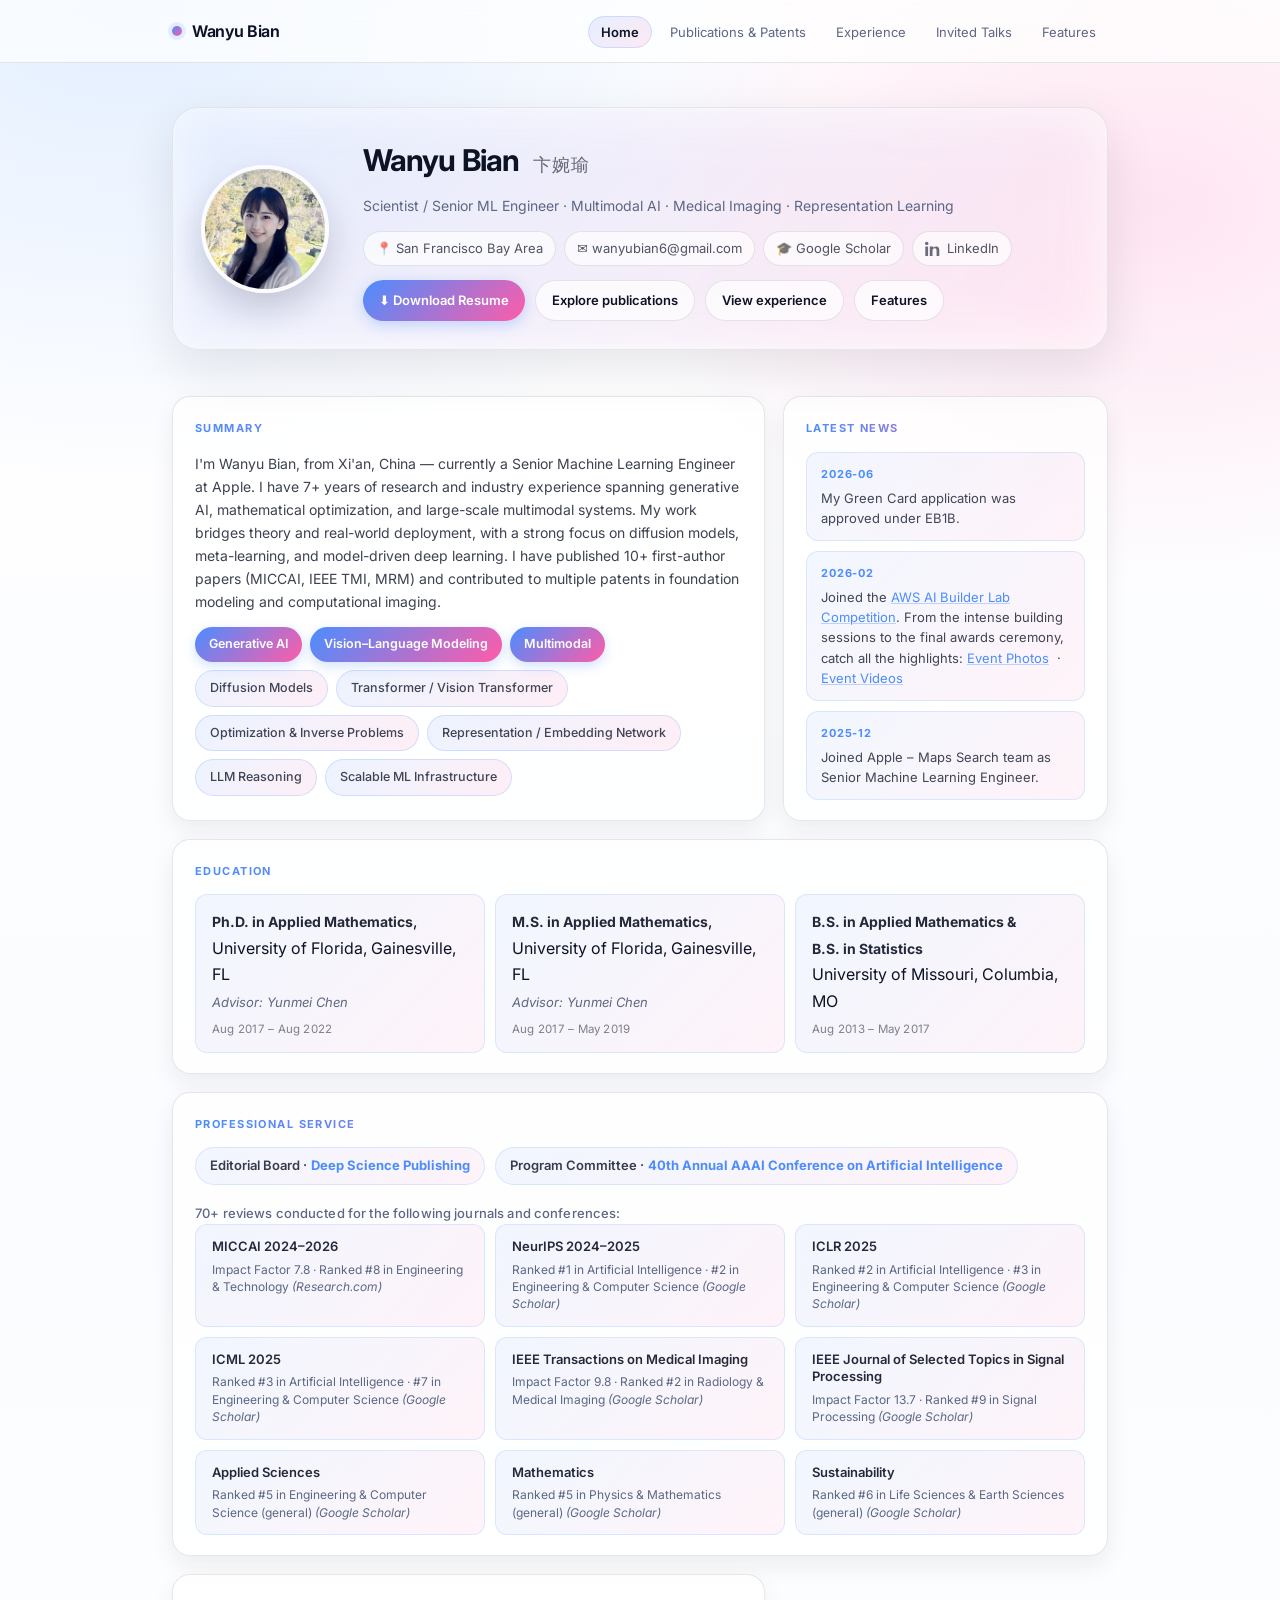
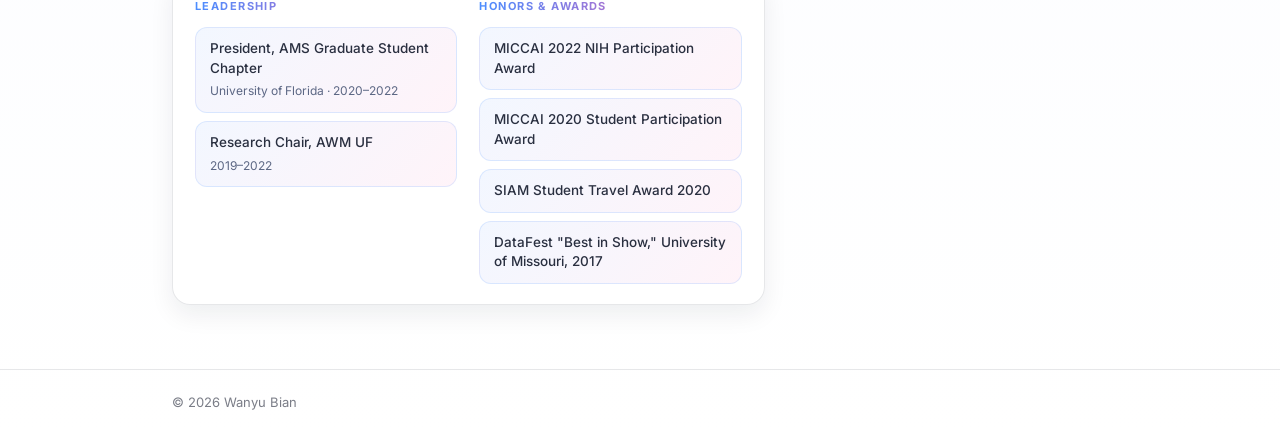
==== commit fa7a254d: "Add files via upload" ====
--- a/index.html
+++ b/index.html
@@ -87,6 +87,10 @@
       <h2>Latest News</h2>
       <div class="news-list">
         <div class="news-item">
+          <div class="kicker">2026-06</div>
+          <div class="desc">My Green Card application was approved under EB1B.</div>
+        </div>
+        <div class="news-item">
           <div class="kicker">2026-02</div>
           <div class="desc">
             Joined the
--- a/styles.css
+++ b/styles.css
@@ -536,6 +536,54 @@
   transition: text-decoration-color .15s;
 }
 .pub-links a:hover { text-decoration-color: var(--blue); }
+
+/* ── Patents ──────────────────────────────────────────────── */
+.patent-item {
+  display: flex;
+  align-items: flex-start;
+  justify-content: space-between;
+  gap: 16px;
+  padding: 14px 16px;
+  border-radius: var(--radius-sm);
+  border: 1px solid var(--item-border);
+  background: var(--item-bg);
+  margin-top: 10px;
+  transition: transform .15s, box-shadow .15s;
+}
+.patent-item:first-of-type { margin-top: 0; }
+.patent-item:hover { transform: translateY(-2px); box-shadow: 0 8px 22px rgba(75,141,255,0.14); }
+.patent-left { flex: 1; min-width: 0; }
+.patent-title {
+  font-size: 14px;
+  font-weight: 600;
+  color: rgba(13,19,37,0.92);
+  line-height: 1.45;
+  margin-bottom: 5px;
+}
+.patent-meta {
+  font-size: 12px;
+  color: var(--muted);
+  line-height: 1.4;
+}
+.patent-right { flex-shrink: 0; padding-top: 2px; }
+.patent-role {
+  display: inline-block;
+  padding: 4px 12px;
+  border-radius: 999px;
+  font-size: 11.5px;
+  font-weight: 600;
+  white-space: nowrap;
+}
+.patent-role.lead {
+  background: linear-gradient(135deg, var(--blue), var(--pink));
+  color: #fff;
+  box-shadow: 0 3px 10px rgba(75,141,255,0.25);
+}
+.patent-role.contrib {
+  background: linear-gradient(135deg, rgba(75,141,255,0.12), rgba(255,92,168,0.12));
+  border: 1px solid rgba(75,141,255,0.22);
+  color: rgba(13,19,37,0.75);
+}
 .grid.single { grid-template-columns: 1fr; }
 
 /* ── Footer ───────────────────────────────────────────────── */
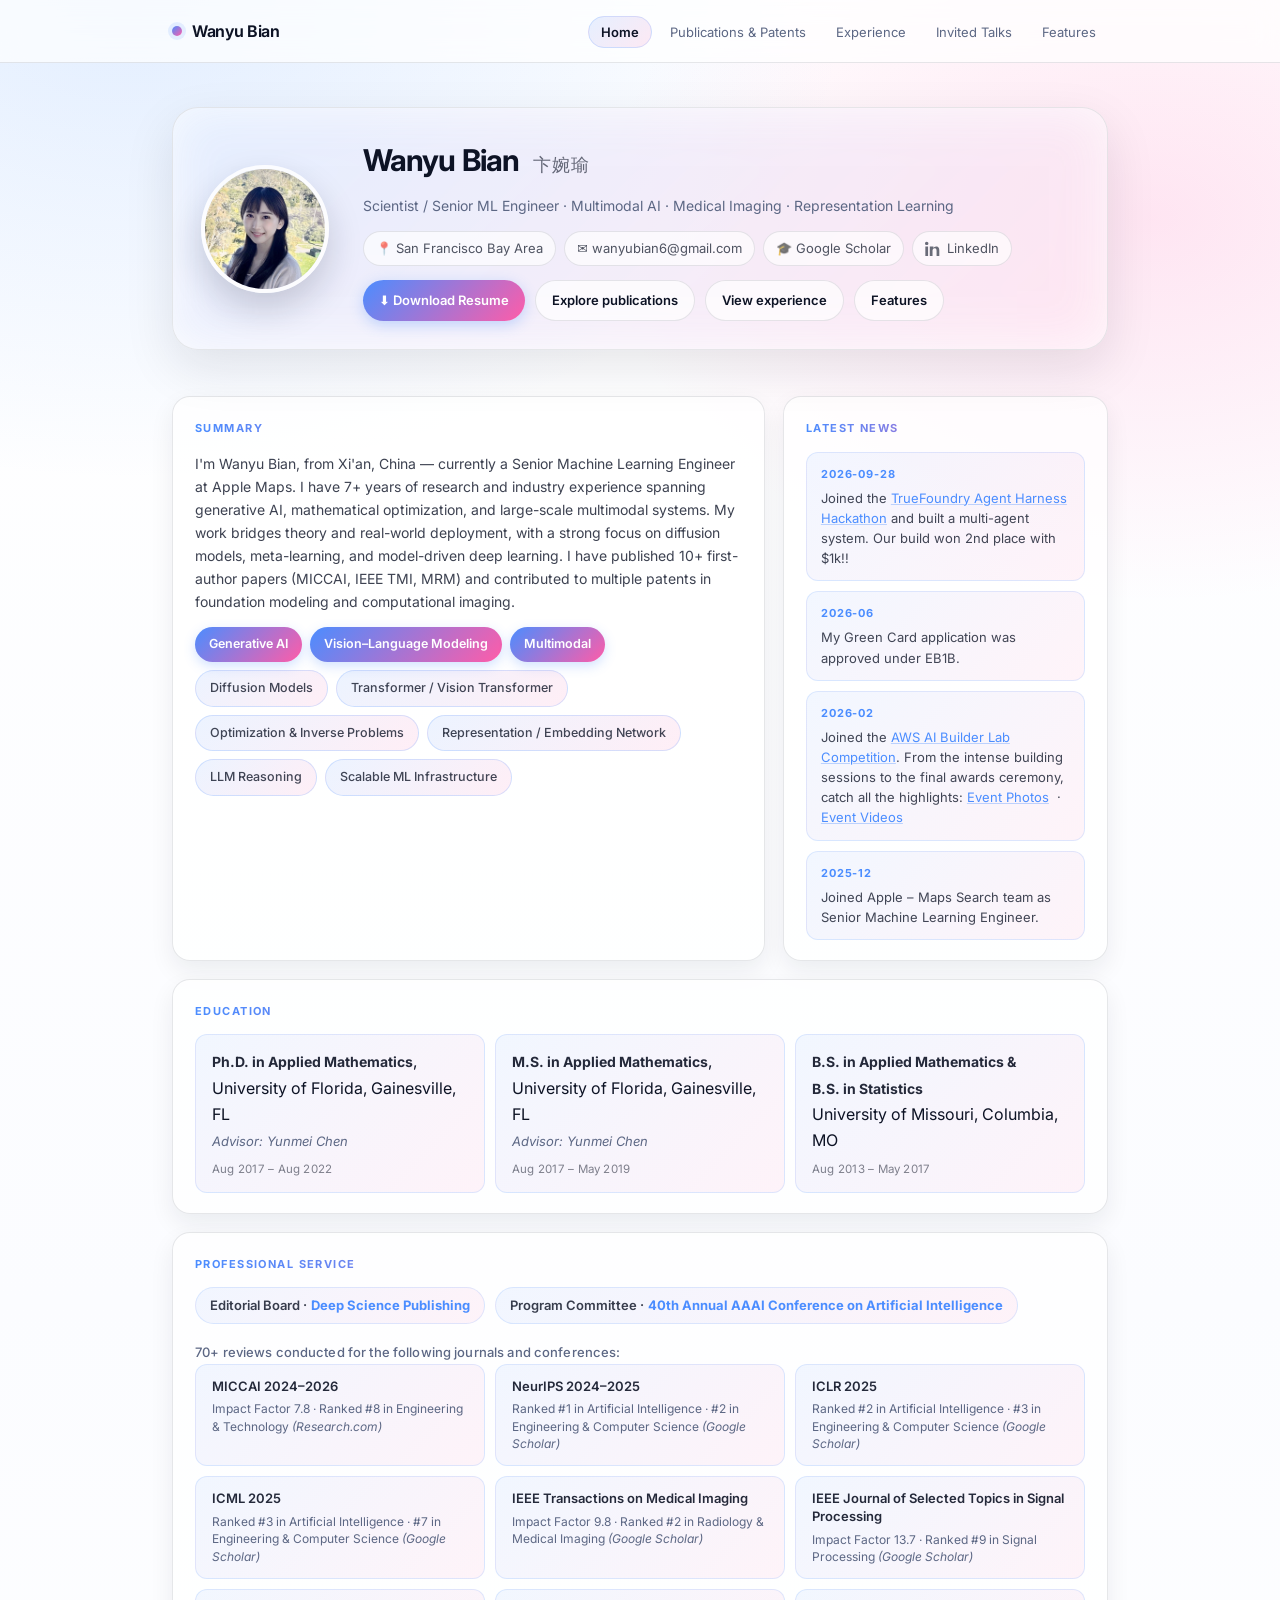
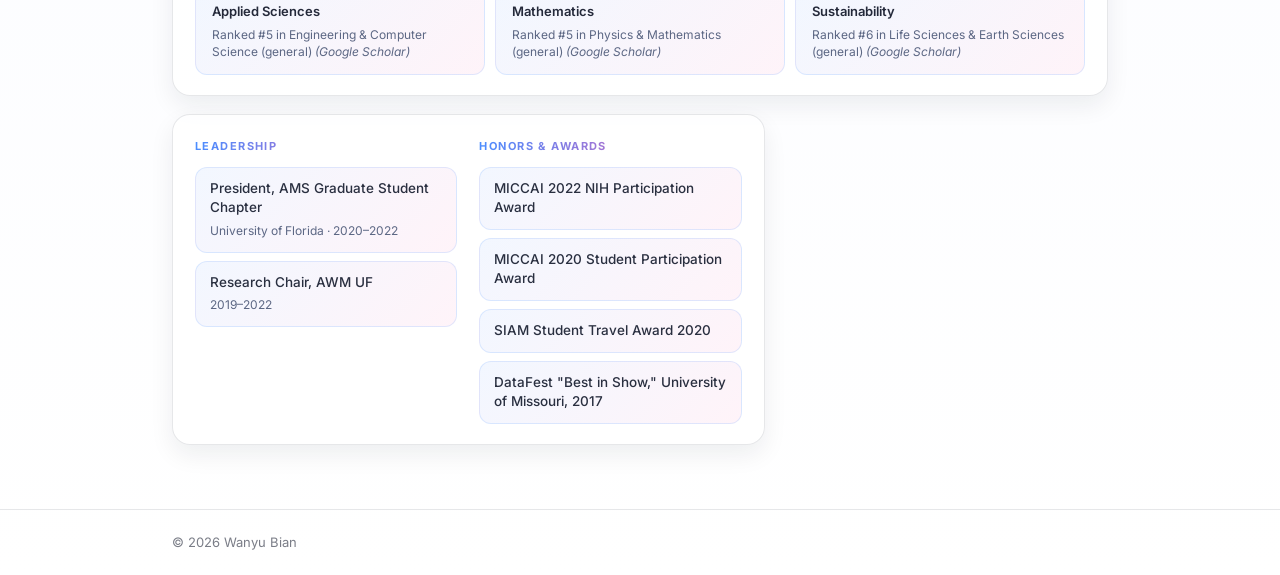
==== commit af9231a8: "Add hackathon news entry and update title to Apple Maps" ====
--- a/index.html
+++ b/index.html
@@ -62,7 +62,7 @@
     <section class="card">
       <h2>Summary</h2>
       <p>
-        I'm Wanyu Bian, from Xi'an, China — currently a Senior Machine Learning Engineer at Apple.
+        I'm Wanyu Bian, from Xi'an, China — currently a Senior Machine Learning Engineer at Apple Maps.
         I have 7+ years of research and industry experience spanning generative AI, mathematical
         optimization, and large-scale multimodal systems. My work bridges theory and real-world
         deployment, with a strong focus on diffusion models, meta-learning, and model-driven deep
@@ -86,6 +86,14 @@
     <aside class="card">
       <h2>Latest News</h2>
       <div class="news-list">
+        <div class="news-item">
+          <div class="kicker">2026-09-28</div>
+          <div class="desc">
+            Joined the
+            <a href="https://hackersquad.io/events/truefoundry-agent-harness-hackathon" target="_blank">TrueFoundry Agent Harness Hackathon</a>
+            and built a multi-agent system. Our build won 2nd place with $1k!!
+          </div>
+        </div>
         <div class="news-item">
           <div class="kicker">2026-06</div>
           <div class="desc">My Green Card application was approved under EB1B.</div>
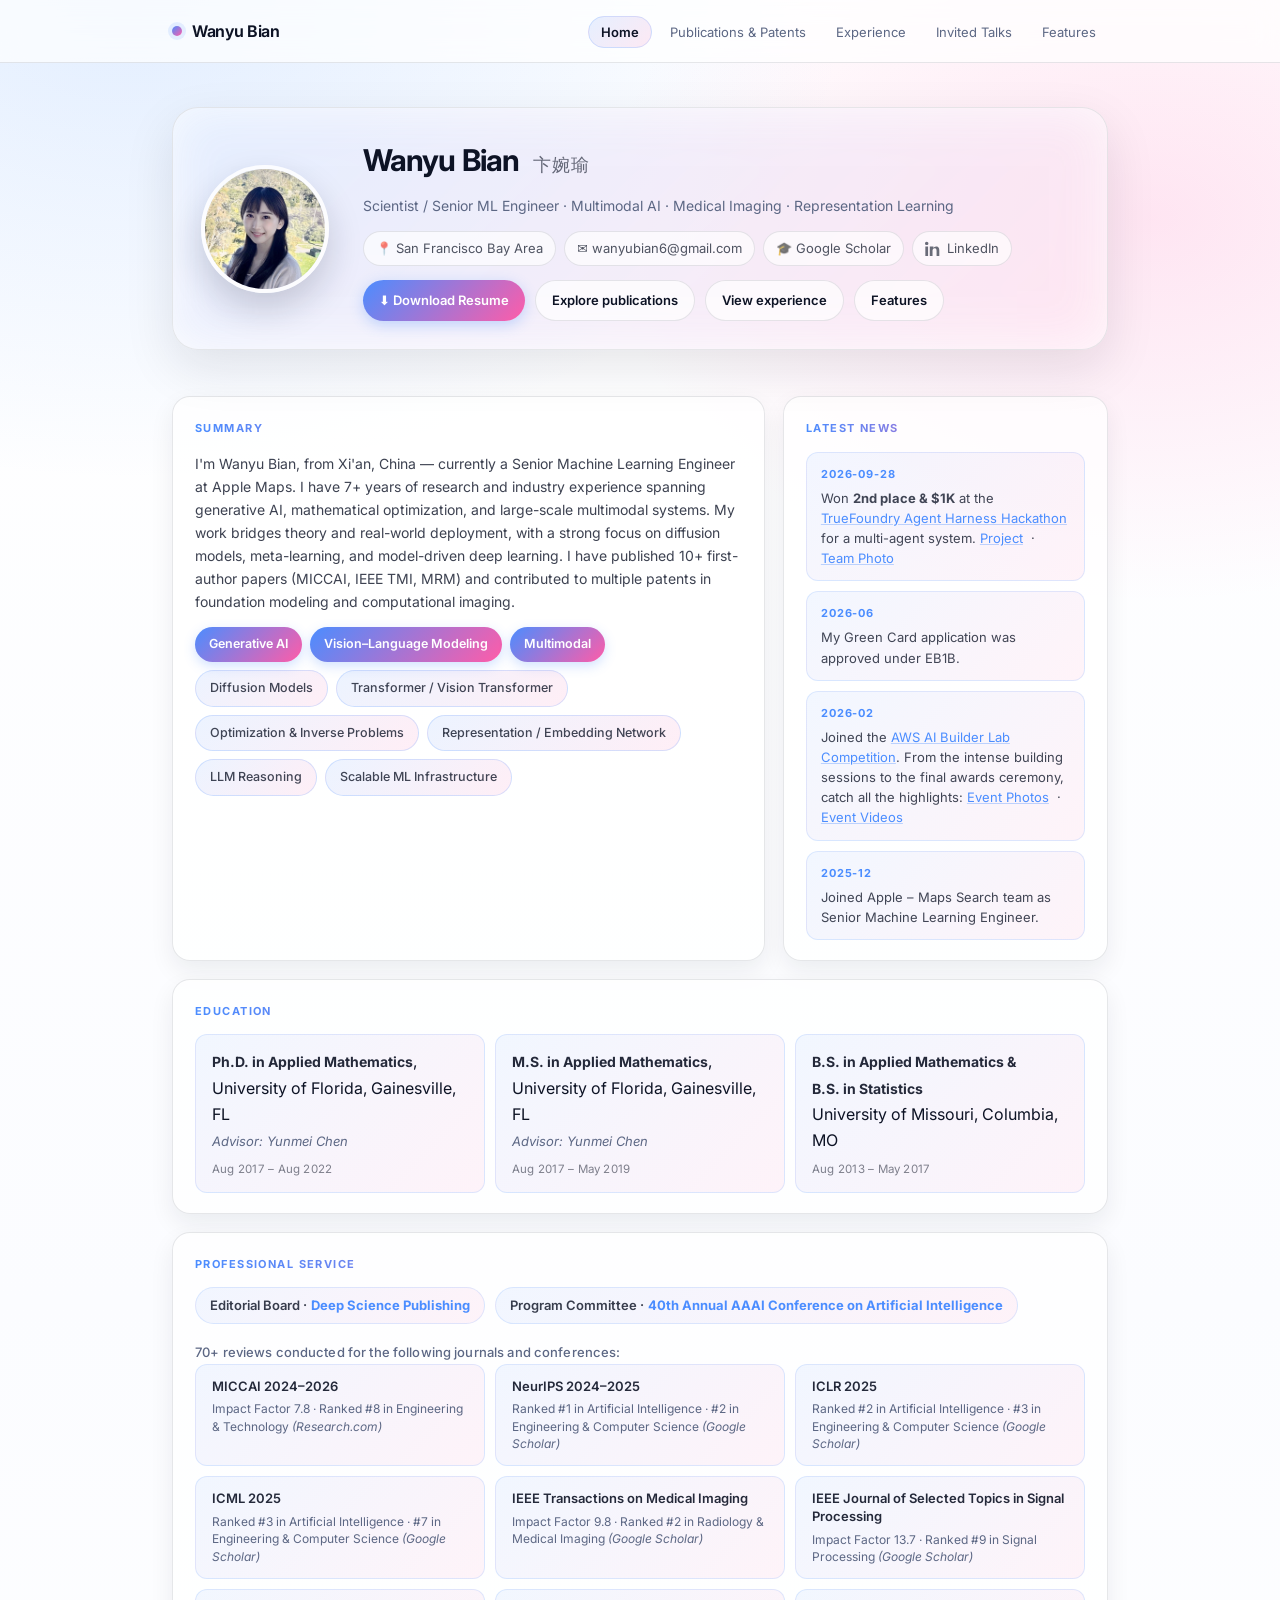
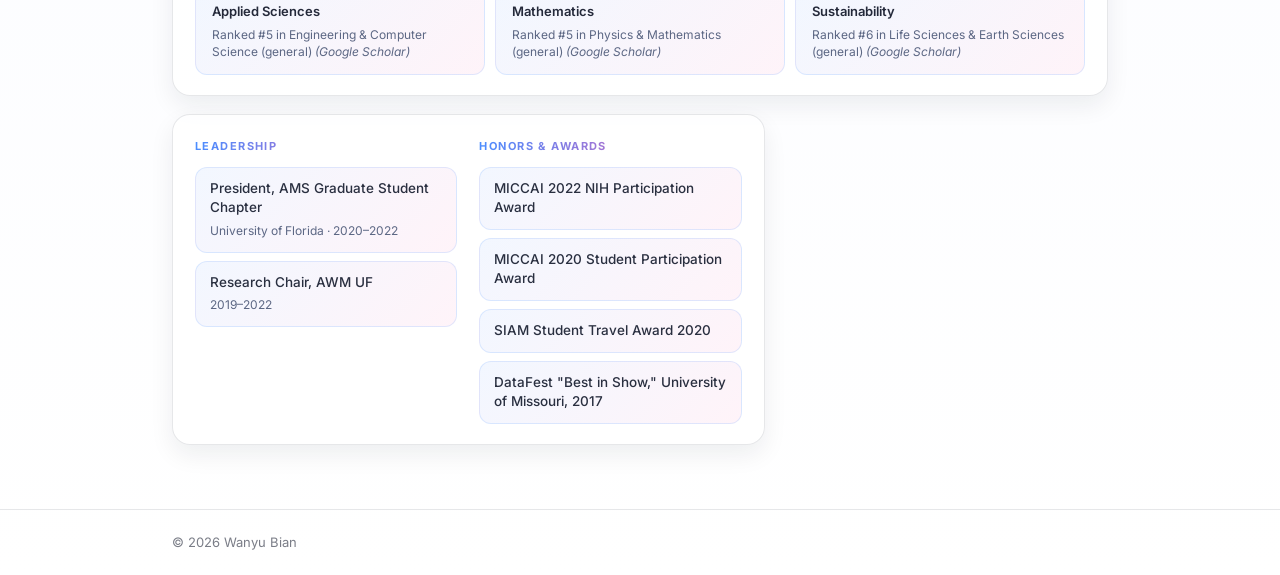
==== commit 5770fefa: "Polish hackathon news entry; render WordPress posts inline on Features page" ====
--- a/index.html
+++ b/index.html
@@ -89,9 +89,12 @@
         <div class="news-item">
           <div class="kicker">2026-09-28</div>
           <div class="desc">
-            Joined the
+            Won <strong>2nd place &amp; $1K</strong> at the
             <a href="https://hackersquad.io/events/truefoundry-agent-harness-hackathon" target="_blank">TrueFoundry Agent Harness Hackathon</a>
-            and built a multi-agent system. Our build won 2nd place with $1k!!
+            for a multi-agent system.
+            <a href="https://hackersquad.io/events/truefoundry-agent-harness-hackathon/projects/cmu8zpw5800y9kb0kelmsrpe2" target="_blank">Project</a>
+            &nbsp;·&nbsp;
+            <a href="https://upcdn.io/kW15biq/raw/event-galleries/truefoundry-agent-harness-hackathon-1789939398314-L1000309.jpg" target="_blank">Team Photo</a>
           </div>
         </div>
         <div class="news-item">
--- a/styles.css
+++ b/styles.css
@@ -586,6 +586,55 @@
 }
 .grid.single { grid-template-columns: 1fr; }
 
+/* ── Feature posts (Features page, loaded from WordPress) ──── */
+.post-grid {
+  display: grid;
+  grid-template-columns: repeat(3, 1fr);
+  gap: 16px;
+}
+.post-status { grid-column: 1 / -1; margin: 6px 0; font-size: 14px; }
+.post-status a {
+  color: var(--blue);
+  text-decoration: underline;
+  text-decoration-color: rgba(75,141,255,0.35);
+}
+
+.post {
+  display: flex;
+  flex-direction: column;
+  overflow: hidden;
+  border-radius: var(--radius-sm);
+  border: 1px solid var(--item-border);
+  background: var(--item-bg);
+  transition: transform 0.15s ease, box-shadow 0.15s ease;
+}
+.post:hover { transform: translateY(-2px); box-shadow: 0 8px 22px rgba(75,141,255,0.16); }
+
+.post-img {
+  width: 100%;
+  height: 132px;
+  object-fit: cover;
+  display: block;
+  border-bottom: 1px solid var(--item-border);
+}
+
+.post-body { padding: 13px 14px 14px; display: flex; flex-direction: column; flex: 1; }
+.post-title { margin: 0; font-size: 14px; font-weight: 650; line-height: 1.4; }
+.post-date  { margin-top: 5px; font-size: 12px; color: var(--muted); }
+.post-excerpt {
+  margin: 8px 0 0;
+  font-size: 13px;
+  line-height: 1.55;
+  color: rgba(13,19,37,0.72);
+}
+.post-more {
+  margin-top: auto;
+  padding-top: 10px;
+  font-size: 13px;
+  font-weight: 600;
+  color: var(--blue);
+}
+
 /* ── Footer ───────────────────────────────────────────────── */
 .footer {
   border-top: 1px solid var(--border);
@@ -601,4 +650,9 @@
   .meta-row, .cta { justify-content: center; }
   .grid { grid-template-columns: 1fr; }
   .awards-grid { grid-template-columns: 1fr; }
-}
+  .post-grid { grid-template-columns: repeat(2, 1fr); }
+}
+
+@media (max-width: 560px) {
+  .post-grid { grid-template-columns: 1fr; }
+}
